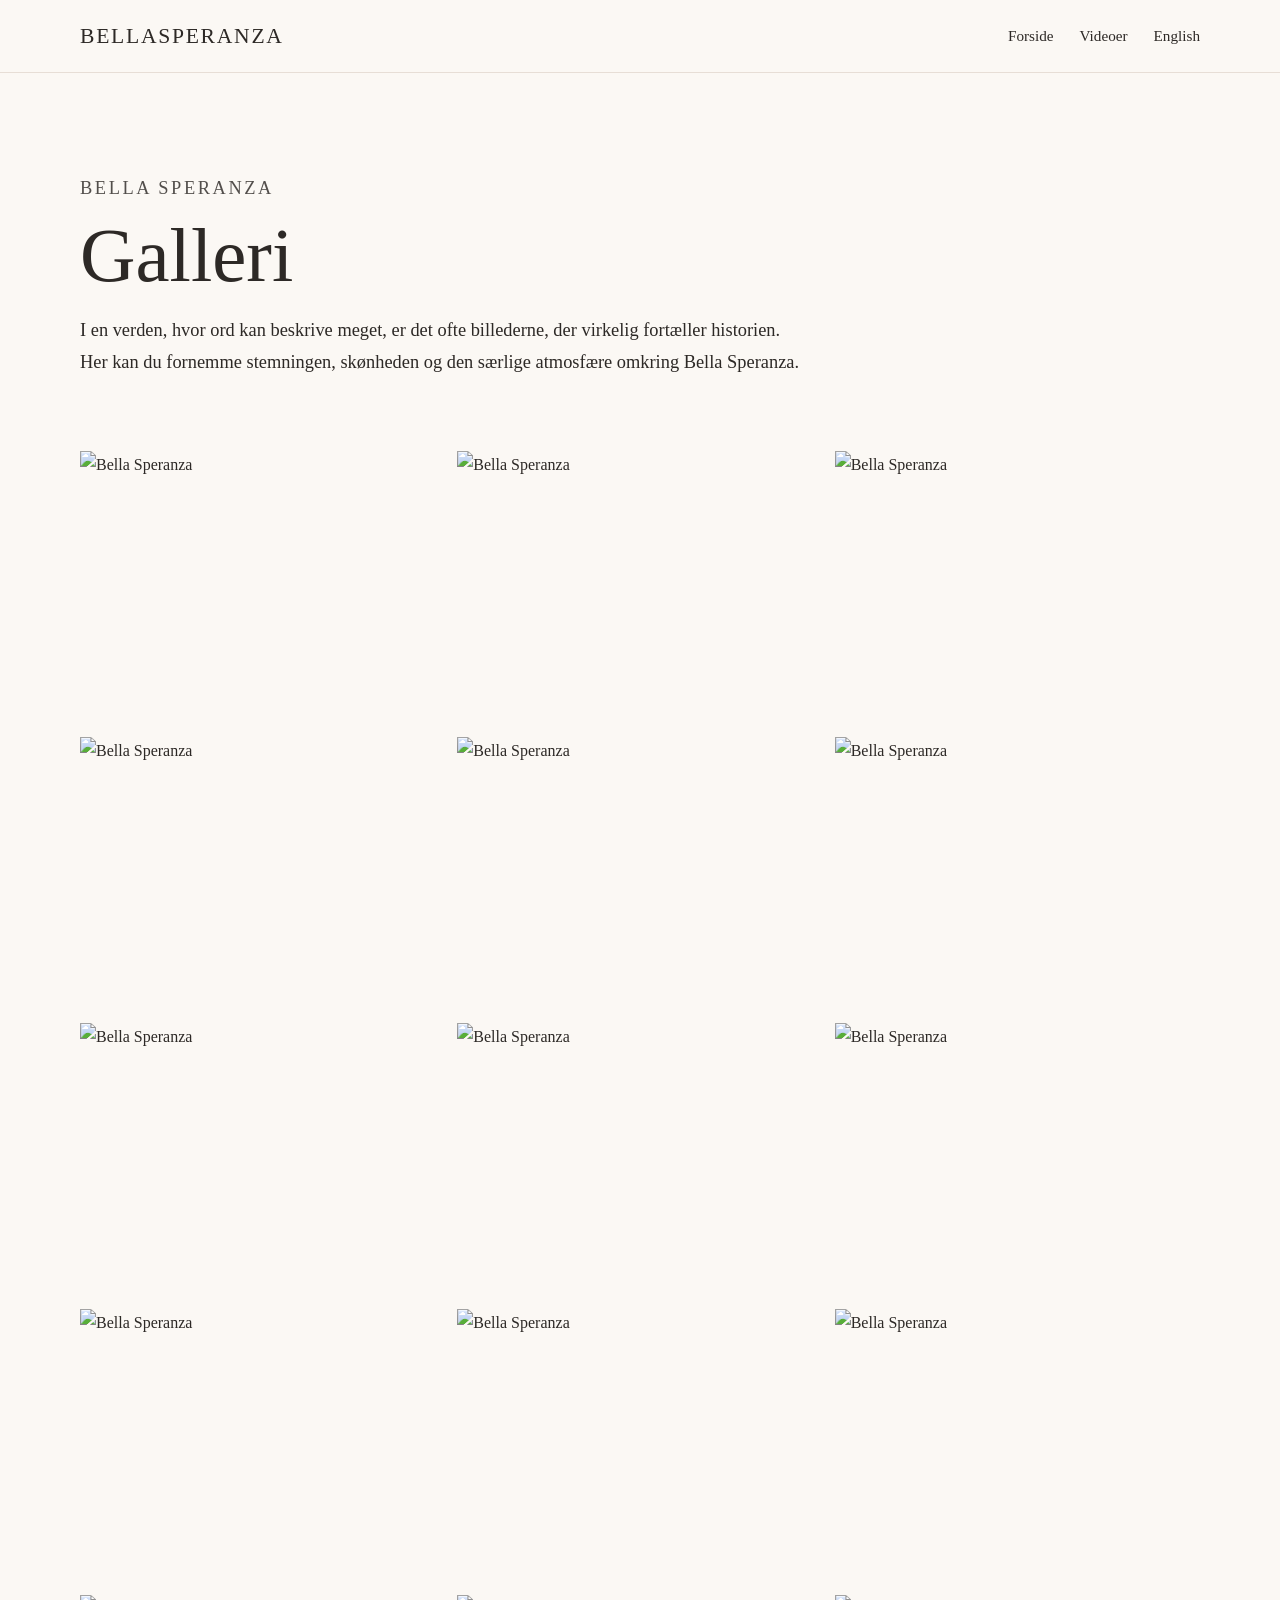
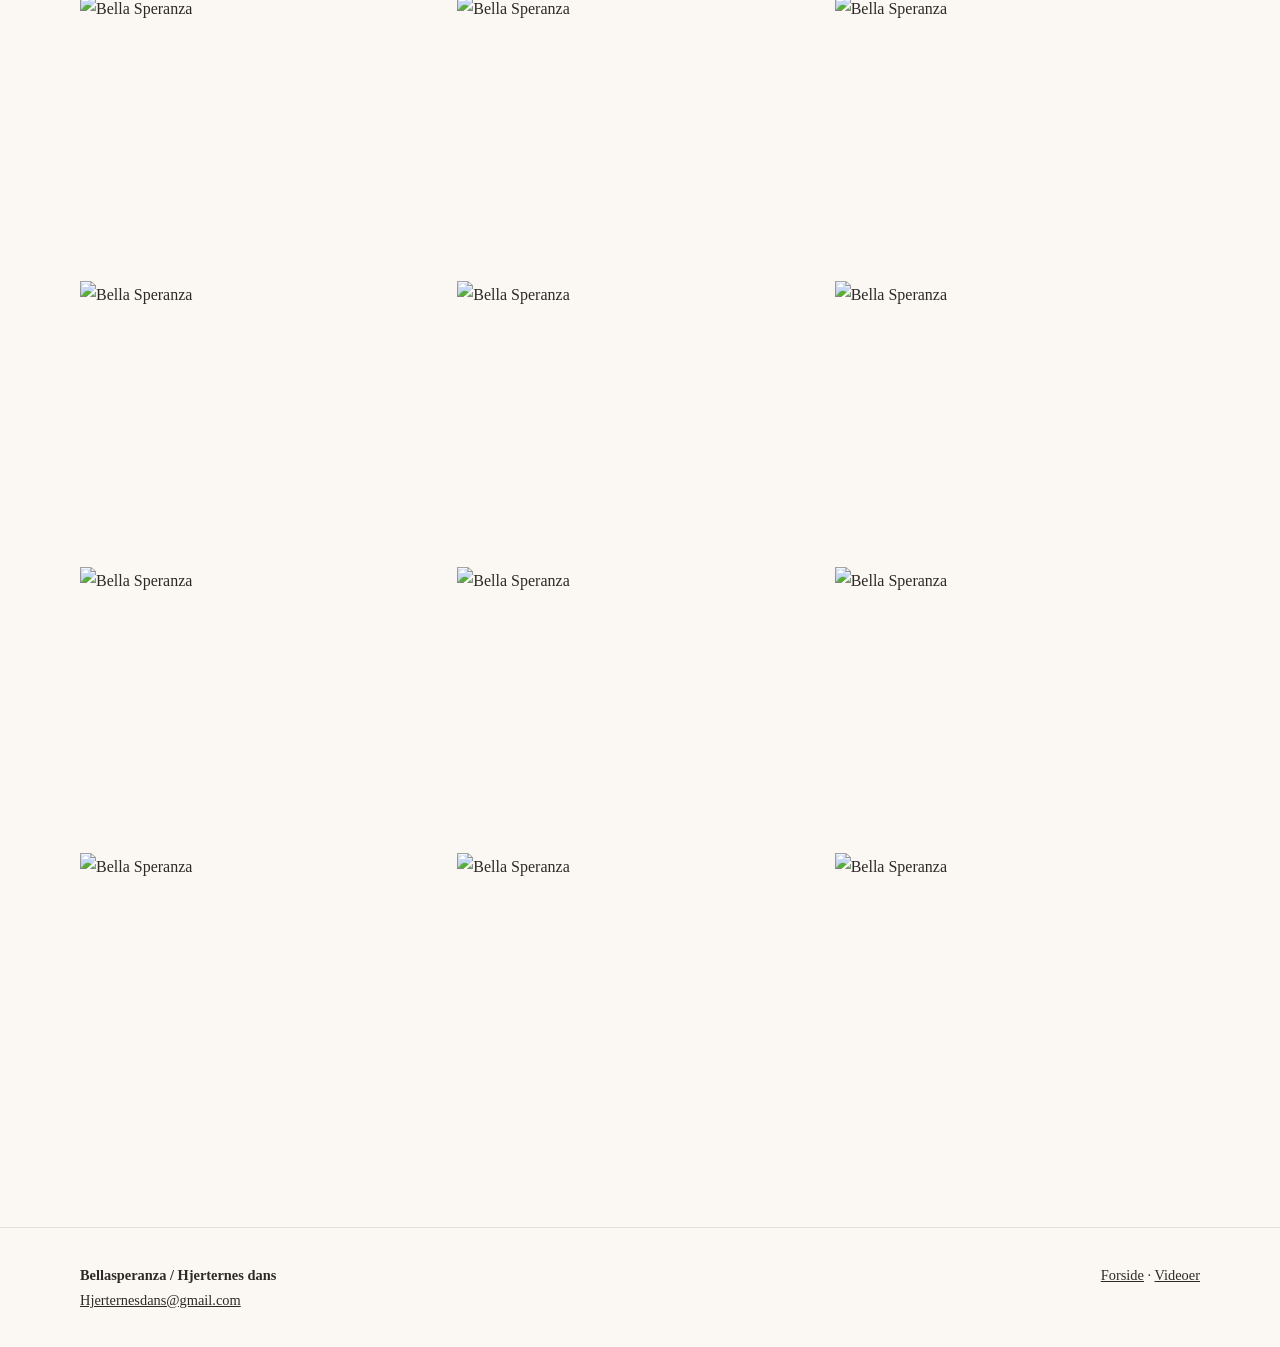
==== galleri.html @ 609e4486 "Add gallery page" ====
<!doctype html><html lang="da"><head><meta charset="utf-8"><meta name="viewport" content="width=device-width,initial-scale=1"><title>Galleri – Hjerternes Dans</title><meta name="description" content="Billeder fra Bella Speranza og Hjerternes Dans."><link rel="stylesheet" href="styles.css"></head><body><header class="site-header"><div class="container nav-wrap"><a class="brand" href="index.html">Bellasperanza</a><nav><a href="index.html">Forside</a><a href="videoer.html">Videoer</a><a href="home.html">English</a></nav></div></header><main><section class="page-head container"><p class="eyebrow">Bella Speranza</p><h1>Galleri</h1><p>I en verden, hvor ord kan beskrive meget, er det ofte billederne, der virkelig fortæller historien. Her kan du fornemme stemningen, skønheden og den særlige atmosfære omkring Bella Speranza.</p></section><section class="gallery container"><img src="https://images.squarespace-cdn.com/content/v1/672fbc912e011b2bdcdd882b/58f9f743-da4f-4315-a9e2-aada4832bdd8/BS_fi036.JPG" alt="Bella Speranza"><img src="https://images.squarespace-cdn.com/content/v1/672fbc912e011b2bdcdd882b/58f9f743-da4f-4315-a9e2-aada4832bdd8/BS_fi001.JPG" alt="Bella Speranza"><img src="https://images.squarespace-cdn.com/content/v1/672fbc912e011b2bdcdd882b/58f9f743-da4f-4315-a9e2-aada4832bdd8/BS_fi004.JPG" alt="Bella Speranza"><img src="https://images.squarespace-cdn.com/content/v1/672fbc912e011b2bdcdd882b/58f9f743-da4f-4315-a9e2-aada4832bdd8/BS_fi006.JPG" alt="Bella Speranza"><img src="https://images.squarespace-cdn.com/content/v1/672fbc912e011b2bdcdd882b/58f9f743-da4f-4315-a9e2-aada4832bdd8/BS_fi007.JPG" alt="Bella Speranza"><img src="https://images.squarespace-cdn.com/content/v1/672fbc912e011b2bdcdd882b/58f9f743-da4f-4315-a9e2-aada4832bdd8/BS_fi010.JPG" alt="Bella Speranza"><img src="https://images.squarespace-cdn.com/content/v1/672fbc912e011b2bdcdd882b/58f9f743-da4f-4315-a9e2-aada4832bdd8/BS_fi012.JPG" alt="Bella Speranza"><img src="https://images.squarespace-cdn.com/content/v1/672fbc912e011b2bdcdd882b/58f9f743-da4f-4315-a9e2-aada4832bdd8/BS_fi013.JPG" alt="Bella Speranza"><img src="https://images.squarespace-cdn.com/content/v1/672fbc912e011b2bdcdd882b/58f9f743-da4f-4315-a9e2-aada4832bdd8/BS_fi018.JPG" alt="Bella Speranza"><img src="https://images.squarespace-cdn.com/content/v1/672fbc912e011b2bdcdd882b/58f9f743-da4f-4315-a9e2-aada4832bdd8/BS_fi020.JPG" alt="Bella Speranza"><img src="https://images.squarespace-cdn.com/content/v1/672fbc912e011b2bdcdd882b/58f9f743-da4f-4315-a9e2-aada4832bdd8/BS_fi021.JPG" alt="Bella Speranza"><img src="https://images.squarespace-cdn.com/content/v1/672fbc912e011b2bdcdd882b/58f9f743-da4f-4315-a9e2-aada4832bdd8/BS_fi023.JPG" alt="Bella Speranza"><img src="https://images.squarespace-cdn.com/content/v1/672fbc912e011b2bdcdd882b/58f9f743-da4f-4315-a9e2-aada4832bdd8/BS_fi025.JPG" alt="Bella Speranza"><img src="https://images.squarespace-cdn.com/content/v1/672fbc912e011b2bdcdd882b/58f9f743-da4f-4315-a9e2-aada4832bdd8/BS_fi026.JPG" alt="Bella Speranza"><img src="https://images.squarespace-cdn.com/content/v1/672fbc912e011b2bdcdd882b/58f9f743-da4f-4315-a9e2-aada4832bdd8/BS_fi028.JPG" alt="Bella Speranza"><img src="https://images.squarespace-cdn.com/content/v1/672fbc912e011b2bdcdd882b/58f9f743-da4f-4315-a9e2-aada4832bdd8/BS_fi033.JPG" alt="Bella Speranza"><img src="https://images.squarespace-cdn.com/content/v1/672fbc912e011b2bdcdd882b/58f9f743-da4f-4315-a9e2-aada4832bdd8/BS_fi034.JPG" alt="Bella Speranza"><img src="https://images.squarespace-cdn.com/content/v1/672fbc912e011b2bdcdd882b/58f9f743-da4f-4315-a9e2-aada4832bdd8/BS_fi043.JPG" alt="Bella Speranza"><img src="https://images.squarespace-cdn.com/content/v1/672fbc912e011b2bdcdd882b/58f9f743-da4f-4315-a9e2-aada4832bdd8/BS_fi044.JPG" alt="Bella Speranza"><img src="https://images.squarespace-cdn.com/content/v1/672fbc912e011b2bdcdd882b/58f9f743-da4f-4315-a9e2-aada4832bdd8/BS_fi051.JPG" alt="Bella Speranza"><img src="https://images.squarespace-cdn.com/content/v1/672fbc912e011b2bdcdd882b/58f9f743-da4f-4315-a9e2-aada4832bdd8/BS_fi052.JPG" alt="Bella Speranza"><img src="https://images.squarespace-cdn.com/content/v1/672fbc912e011b2bdcdd882b/58f9f743-da4f-4315-a9e2-aada4832bdd8/BS_fi054.JPG" alt="Bella Speranza"><img src="https://images.squarespace-cdn.com/content/v1/672fbc912e011b2bdcdd882b/58f9f743-da4f-4315-a9e2-aada4832bdd8/BS_fi063.JPG" alt="Bella Speranza"><img src="https://images.squarespace-cdn.com/content/v1/672fbc912e011b2bdcdd882b/58f9f743-da4f-4315-a9e2-aada4832bdd8/Bella_Speranza_003.JPG" alt="Bella Speranza"></section></main><footer class="site-footer"><div class="container footer-grid"><div><strong>Bellasperanza / Hjerternes dans</strong><br><a href="mailto:Hjerternesdans@gmail.com">Hjerternesdans@gmail.com</a></div><div><a href="index.html">Forside</a> · <a href="videoer.html">Videoer</a></div></div></footer></body></html>
---- styles.css ----
:root{--ink:#2d2926;--muted:#6d655f;--paper:#fbf8f4;--accent:#8c5f58;--line:#e7ded6;--white:#fff}*{box-sizing:border-box}html{scroll-behavior:smooth}body{margin:0;color:var(--ink);background:var(--paper);font-family:Georgia,'Times New Roman',serif;line-height:1.7}a{color:inherit}img{max-width:100%;display:block}.container{width:min(1120px,calc(100% - 40px));margin:auto}.site-header{position:sticky;top:0;z-index:10;background:rgba(251,248,244,.95);border-bottom:1px solid var(--line);backdrop-filter:blur(10px)}.nav-wrap{min-height:72px;display:flex;align-items:center;justify-content:space-between;gap:30px}.brand{text-decoration:none;font-size:1.35rem;letter-spacing:.08em;text-transform:uppercase}.site-header nav{display:flex;gap:26px;font-size:.95rem}.site-header nav a{text-decoration:none}.site-header nav a:hover{text-decoration:underline}.hero{position:relative;min-height:76vh;display:grid;align-items:end;background:#201c1a}.hero-image{position:absolute;inset:0;opacity:.68}.hero-image img{width:100%;height:100%;object-fit:cover}.hero-content{position:relative;color:#fff;padding-top:150px;padding-bottom:90px}.eyebrow{text-transform:uppercase;letter-spacing:.14em;font-size:.78rem;margin:0 0 12px;opacity:.82}.hero h1{font-size:clamp(2.6rem,6vw,5.5rem);line-height:1.03;font-weight:400;max-width:850px;margin:0 0 24px}.lead{font-size:clamp(1.1rem,2vw,1.35rem);max-width:700px}.actions{display:flex;flex-wrap:wrap;gap:12px;margin-top:30px}.button{display:inline-block;padding:13px 21px;background:#fff;color:var(--ink);text-decoration:none;border:1px solid #fff}.button.secondary{background:transparent;color:#fff}.intro{display:grid;grid-template-columns:1.1fr .9fr;gap:70px;padding-top:110px;padding-bottom:110px}.intro h2,.inspiration h2{font-size:clamp(2rem,4vw,3.4rem);font-weight:400;line-height:1.15;margin:0 0 25px}.intro p{font-size:1.08rem}.feature-photo img{width:100%;height:560px;object-fit:cover}.inspiration{padding:100px 0;background:#eee5de}.section-lead{max-width:780px;font-size:1.15rem}.cards{display:grid;grid-template-columns:repeat(3,1fr);gap:18px;margin-top:45px}.card{background:var(--white);padding:30px;text-decoration:none;border:1px solid var(--line);transition:transform .2s ease}.card:hover{transform:translateY(-3px)}.card span{font-size:.8rem;color:var(--accent)}.card h3{font-size:1.55rem;font-weight:400;margin:35px 0 8px}.quote{padding:100px 0;text-align:center}.quote blockquote{font-size:clamp(1.5rem,3vw,2.4rem);line-height:1.35;margin:0 auto 30px;max-width:900px}.site-footer{border-top:1px solid var(--line);padding:35px 0}.footer-grid{display:flex;justify-content:space-between;gap:20px;font-size:.9rem}.page-head{padding:100px 0 55px}.page-head h1{font-size:clamp(2.6rem,6vw,5rem);font-weight:400;line-height:1.05;margin:0 0 18px}.page-head p{max-width:720px;font-size:1.15rem}.gallery{display:grid;grid-template-columns:repeat(3,1fr);gap:12px;padding-bottom:100px}.gallery img{width:100%;aspect-ratio:4/3;object-fit:cover}.video-list{display:grid;grid-template-columns:repeat(2,1fr);gap:16px;padding-bottom:100px}.video-item{padding:25px;background:#fff;border:1px solid var(--line)}.video-item h2{font-size:1.25rem;font-weight:400;margin:0}.video-item iframe{width:100%;aspect-ratio:16/9;border:0;margin-top:18px}.music-list{columns:2;padding-bottom:100px}.music-list li{margin:8px 0}@media(max-width:800px){.intro{grid-template-columns:1fr;gap:35px;padding-top:70px;padding-bottom:70px}.feature-photo img{height:auto}.cards,.gallery,.video-list{grid-template-columns:1fr}.music-list{columns:1}.footer-grid{flex-direction:column}.site-header nav{gap:13px}.hero-content{padding-bottom:55px}.hero{min-height:80vh}}
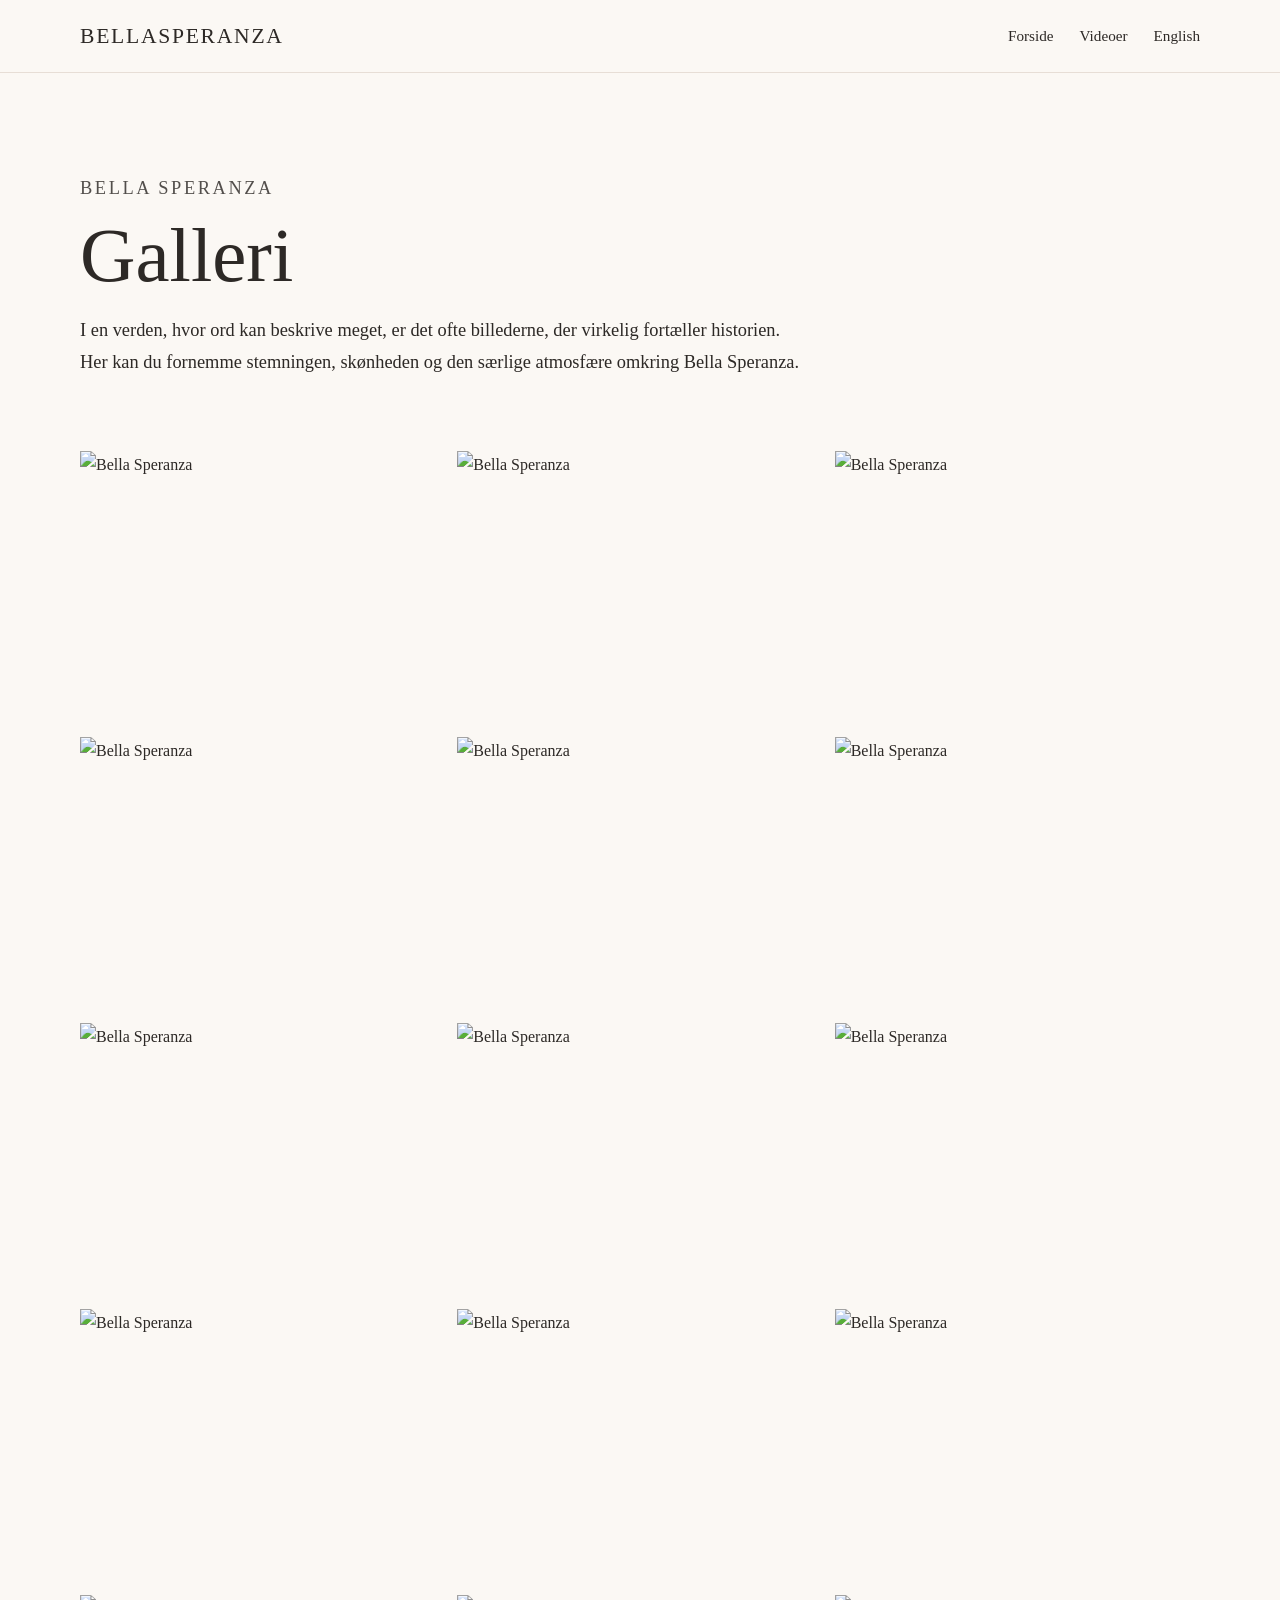
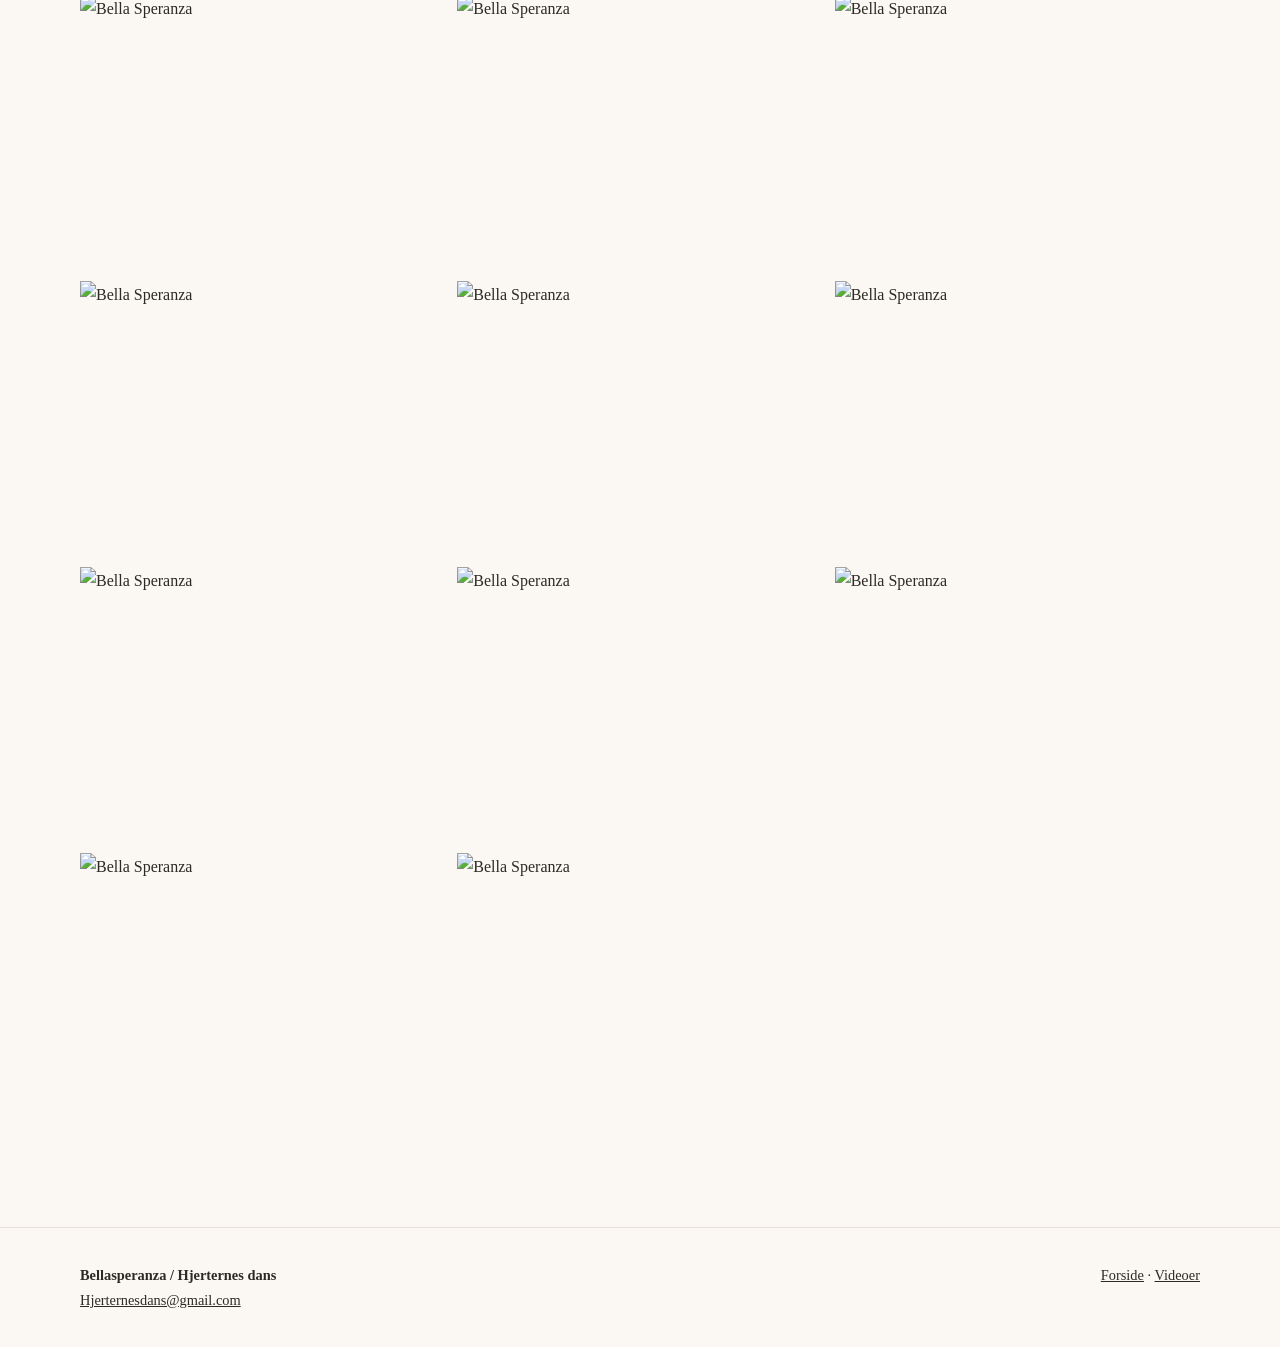
==== commit 0b563936: "Use verified Squarespace image URLs in gallery" ====
--- a/galleri.html
+++ b/galleri.html
@@ -1 +1 @@
-<!doctype html><html lang="da"><head><meta charset="utf-8"><meta name="viewport" content="width=device-width,initial-scale=1"><title>Galleri – Hjerternes Dans</title><meta name="description" content="Billeder fra Bella Speranza og Hjerternes Dans."><link rel="stylesheet" href="styles.css"></head><body><header class="site-header"><div class="container nav-wrap"><a class="brand" href="index.html">Bellasperanza</a><nav><a href="index.html">Forside</a><a href="videoer.html">Videoer</a><a href="home.html">English</a></nav></div></header><main><section class="page-head container"><p class="eyebrow">Bella Speranza</p><h1>Galleri</h1><p>I en verden, hvor ord kan beskrive meget, er det ofte billederne, der virkelig fortæller historien. Her kan du fornemme stemningen, skønheden og den særlige atmosfære omkring Bella Speranza.</p></section><section class="gallery container"><img src="https://images.squarespace-cdn.com/content/v1/672fbc912e011b2bdcdd882b/58f9f743-da4f-4315-a9e2-aada4832bdd8/BS_fi036.JPG" alt="Bella Speranza"><img src="https://images.squarespace-cdn.com/content/v1/672fbc912e011b2bdcdd882b/58f9f743-da4f-4315-a9e2-aada4832bdd8/BS_fi001.JPG" alt="Bella Speranza"><img src="https://images.squarespace-cdn.com/content/v1/672fbc912e011b2bdcdd882b/58f9f743-da4f-4315-a9e2-aada4832bdd8/BS_fi004.JPG" alt="Bella Speranza"><img src="https://images.squarespace-cdn.com/content/v1/672fbc912e011b2bdcdd882b/58f9f743-da4f-4315-a9e2-aada4832bdd8/BS_fi006.JPG" alt="Bella Speranza"><img src="https://images.squarespace-cdn.com/content/v1/672fbc912e011b2bdcdd882b/58f9f743-da4f-4315-a9e2-aada4832bdd8/BS_fi007.JPG" alt="Bella Speranza"><img src="https://images.squarespace-cdn.com/content/v1/672fbc912e011b2bdcdd882b/58f9f743-da4f-4315-a9e2-aada4832bdd8/BS_fi010.JPG" alt="Bella Speranza"><img src="https://images.squarespace-cdn.com/content/v1/672fbc912e011b2bdcdd882b/58f9f743-da4f-4315-a9e2-aada4832bdd8/BS_fi012.JPG" alt="Bella Speranza"><img src="https://images.squarespace-cdn.com/content/v1/672fbc912e011b2bdcdd882b/58f9f743-da4f-4315-a9e2-aada4832bdd8/BS_fi013.JPG" alt="Bella Speranza"><img src="https://images.squarespace-cdn.com/content/v1/672fbc912e011b2bdcdd882b/58f9f743-da4f-4315-a9e2-aada4832bdd8/BS_fi018.JPG" alt="Bella Speranza"><img src="https://images.squarespace-cdn.com/content/v1/672fbc912e011b2bdcdd882b/58f9f743-da4f-4315-a9e2-aada4832bdd8/BS_fi020.JPG" alt="Bella Speranza"><img src="https://images.squarespace-cdn.com/content/v1/672fbc912e011b2bdcdd882b/58f9f743-da4f-4315-a9e2-aada4832bdd8/BS_fi021.JPG" alt="Bella Speranza"><img src="https://images.squarespace-cdn.com/content/v1/672fbc912e011b2bdcdd882b/58f9f743-da4f-4315-a9e2-aada4832bdd8/BS_fi023.JPG" alt="Bella Speranza"><img src="https://images.squarespace-cdn.com/content/v1/672fbc912e011b2bdcdd882b/58f9f743-da4f-4315-a9e2-aada4832bdd8/BS_fi025.JPG" alt="Bella Speranza"><img src="https://images.squarespace-cdn.com/content/v1/672fbc912e011b2bdcdd882b/58f9f743-da4f-4315-a9e2-aada4832bdd8/BS_fi026.JPG" alt="Bella Speranza"><img src="https://images.squarespace-cdn.com/content/v1/672fbc912e011b2bdcdd882b/58f9f743-da4f-4315-a9e2-aada4832bdd8/BS_fi028.JPG" alt="Bella Speranza"><img src="https://images.squarespace-cdn.com/content/v1/672fbc912e011b2bdcdd882b/58f9f743-da4f-4315-a9e2-aada4832bdd8/BS_fi033.JPG" alt="Bella Speranza"><img src="https://images.squarespace-cdn.com/content/v1/672fbc912e011b2bdcdd882b/58f9f743-da4f-4315-a9e2-aada4832bdd8/BS_fi034.JPG" alt="Bella Speranza"><img src="https://images.squarespace-cdn.com/content/v1/672fbc912e011b2bdcdd882b/58f9f743-da4f-4315-a9e2-aada4832bdd8/BS_fi043.JPG" alt="Bella Speranza"><img src="https://images.squarespace-cdn.com/content/v1/672fbc912e011b2bdcdd882b/58f9f743-da4f-4315-a9e2-aada4832bdd8/BS_fi044.JPG" alt="Bella Speranza"><img src="https://images.squarespace-cdn.com/content/v1/672fbc912e011b2bdcdd882b/58f9f743-da4f-4315-a9e2-aada4832bdd8/BS_fi051.JPG" alt="Bella Speranza"><img src="https://images.squarespace-cdn.com/content/v1/672fbc912e011b2bdcdd882b/58f9f743-da4f-4315-a9e2-aada4832bdd8/BS_fi052.JPG" alt="Bella Speranza"><img src="https://images.squarespace-cdn.com/content/v1/672fbc912e011b2bdcdd882b/58f9f743-da4f-4315-a9e2-aada4832bdd8/BS_fi054.JPG" alt="Bella Speranza"><img src="https://images.squarespace-cdn.com/content/v1/672fbc912e011b2bdcdd882b/58f9f743-da4f-4315-a9e2-aada4832bdd8/BS_fi063.JPG" alt="Bella Speranza"><img src="https://images.squarespace-cdn.com/content/v1/672fbc912e011b2bdcdd882b/58f9f743-da4f-4315-a9e2-aada4832bdd8/Bella_Speranza_003.JPG" alt="Bella Speranza"></section></main><footer class="site-footer"><div class="container footer-grid"><div><strong>Bellasperanza / Hjerternes dans</strong><br><a href="mailto:Hjerternesdans@gmail.com">Hjerternesdans@gmail.com</a></div><div><a href="index.html">Forside</a> · <a href="videoer.html">Videoer</a></div></div></footer></body></html>+<!doctype html><html lang="da"><head><meta charset="utf-8"><meta name="viewport" content="width=device-width,initial-scale=1"><title>Galleri – Hjerternes Dans</title><meta name="description" content="Billeder fra Bella Speranza og Hjerternes Dans."><link rel="stylesheet" href="styles.css"></head><body><header class="site-header"><div class="container nav-wrap"><a class="brand" href="index.html">Bellasperanza</a><nav><a href="index.html">Forside</a><a href="videoer.html">Videoer</a><a href="home.html">English</a></nav></div></header><main><section class="page-head container"><p class="eyebrow">Bella Speranza</p><h1>Galleri</h1><p>I en verden, hvor ord kan beskrive meget, er det ofte billederne, der virkelig fortæller historien. Her kan du fornemme stemningen, skønheden og den særlige atmosfære omkring Bella Speranza.</p></section><section class="gallery container"><img src="https://images.squarespace-cdn.com/content/v1/672fbc912e011b2bdcdd882b/1734444474058-V6K83L53WDYITD0BLFDS/BS_fi001.JPG" alt="Bella Speranza"><img src="https://images.squarespace-cdn.com/content/v1/672fbc912e011b2bdcdd882b/1734444463935-8P3J45W2WQFP5O4EQR7K/BS_fi004.JPG" alt="Bella Speranza"><img src="https://images.squarespace-cdn.com/content/v1/672fbc912e011b2bdcdd882b/1734444472865-H5YQK3NRRN7J149XOM5K/BS_fi006.JPG" alt="Bella Speranza"><img src="https://images.squarespace-cdn.com/content/v1/672fbc912e011b2bdcdd882b/1734444485812-WCP9DULHKNC1JN8BZ357/BS_fi007.JPG" alt="Bella Speranza"><img src="https://images.squarespace-cdn.com/content/v1/672fbc912e011b2bdcdd882b/1734444478514-M26UQNV5V7PJP5AUN264/BS_fi010.JPG" alt="Bella Speranza"><img src="https://images.squarespace-cdn.com/content/v1/672fbc912e011b2bdcdd882b/1734444486366-JCQEOMQ1HNRMM5PZDYXY/BS_fi012.JPG" alt="Bella Speranza"><img src="https://images.squarespace-cdn.com/content/v1/672fbc912e011b2bdcdd882b/1734444494586-ZWIPIYBM99P9MAT3DNH4/BS_fi013.JPG" alt="Bella Speranza"><img src="https://images.squarespace-cdn.com/content/v1/672fbc912e011b2bdcdd882b/1734444497350-M075VMTCJVYK23V9QILL/BS_fi018.JPG" alt="Bella Speranza"><img src="https://images.squarespace-cdn.com/content/v1/672fbc912e011b2bdcdd882b/1734444502394-4RP1ABTWJBH0W2IY2ID4/BS_fi020.JPG" alt="Bella Speranza"><img src="https://images.squarespace-cdn.com/content/v1/672fbc912e011b2bdcdd882b/1734444507667-DOV239TTJRUSRD4XBJRY/BS_fi021.JPG" alt="Bella Speranza"><img src="https://images.squarespace-cdn.com/content/v1/672fbc912e011b2bdcdd882b/1734444509253-9IAHQEFKGJ2XJVPFA237/BS_fi023.JPG" alt="Bella Speranza"><img src="https://images.squarespace-cdn.com/content/v1/672fbc912e011b2bdcdd882b/1734444521582-0TCYLFI46Y0ZQ7R49R74/BS_fi025.JPG" alt="Bella Speranza"><img src="https://images.squarespace-cdn.com/content/v1/672fbc912e011b2bdcdd882b/1734444520157-NL2G7MQH44CQ70WTS47T/BS_fi026.JPG" alt="Bella Speranza"><img src="https://images.squarespace-cdn.com/content/v1/672fbc912e011b2bdcdd882b/1734444536387-E8G1AS0KONKO5BLNVFIU/BS_fi028.JPG" alt="Bella Speranza"><img src="https://images.squarespace-cdn.com/content/v1/672fbc912e011b2bdcdd882b/1734444535243-47F2K9UWQ8HDZ7I5M3QE/BS_fi033.JPG" alt="Bella Speranza"><img src="https://images.squarespace-cdn.com/content/v1/672fbc912e011b2bdcdd882b/1734444543541-JIE4K629LVCR8TDCO2UL/BS_fi034.JPG" alt="Bella Speranza"><img src="https://images.squarespace-cdn.com/content/v1/672fbc912e011b2bdcdd882b/1734444544924-12U5H9EWKA8F5C83W0AB/BS_fi036.JPG" alt="Bella Speranza"><img src="https://images.squarespace-cdn.com/content/v1/672fbc912e011b2bdcdd882b/1734444556627-KXKOA5PN7JQ45MLCQED5/BS_fi043.JPG" alt="Bella Speranza"><img src="https://images.squarespace-cdn.com/content/v1/672fbc912e011b2bdcdd882b/1734444556300-QVTSXDD5JY4SHLD0A3OB/BS_fi044.JPG" alt="Bella Speranza"><img src="https://images.squarespace-cdn.com/content/v1/672fbc912e011b2bdcdd882b/1734444565654-XFQTH72C94QN7KU882B0/BS_fi051.JPG" alt="Bella Speranza"><img src="https://images.squarespace-cdn.com/content/v1/672fbc912e011b2bdcdd882b/1734444571543-HW8VCUIOLZOAFJNCGKH8/BS_fi052.JPG" alt="Bella Speranza"><img src="https://images.squarespace-cdn.com/content/v1/672fbc912e011b2bdcdd882b/1734444583629-Q6M00WIC1XM2R3SDHVJC/BS_fi054.JPG" alt="Bella Speranza"><img src="https://images.squarespace-cdn.com/content/v1/672fbc912e011b2bdcdd882b/1734444578921-5M3Z9B8EXOQY3ND5DERD/BS_fi063.JPG" alt="Bella Speranza"></section></main><footer class="site-footer"><div class="container footer-grid"><div><strong>Bellasperanza / Hjerternes dans</strong><br><a href="mailto:Hjerternesdans@gmail.com">Hjerternesdans@gmail.com</a></div><div><a href="index.html">Forside</a> · <a href="videoer.html">Videoer</a></div></div></footer></body></html>
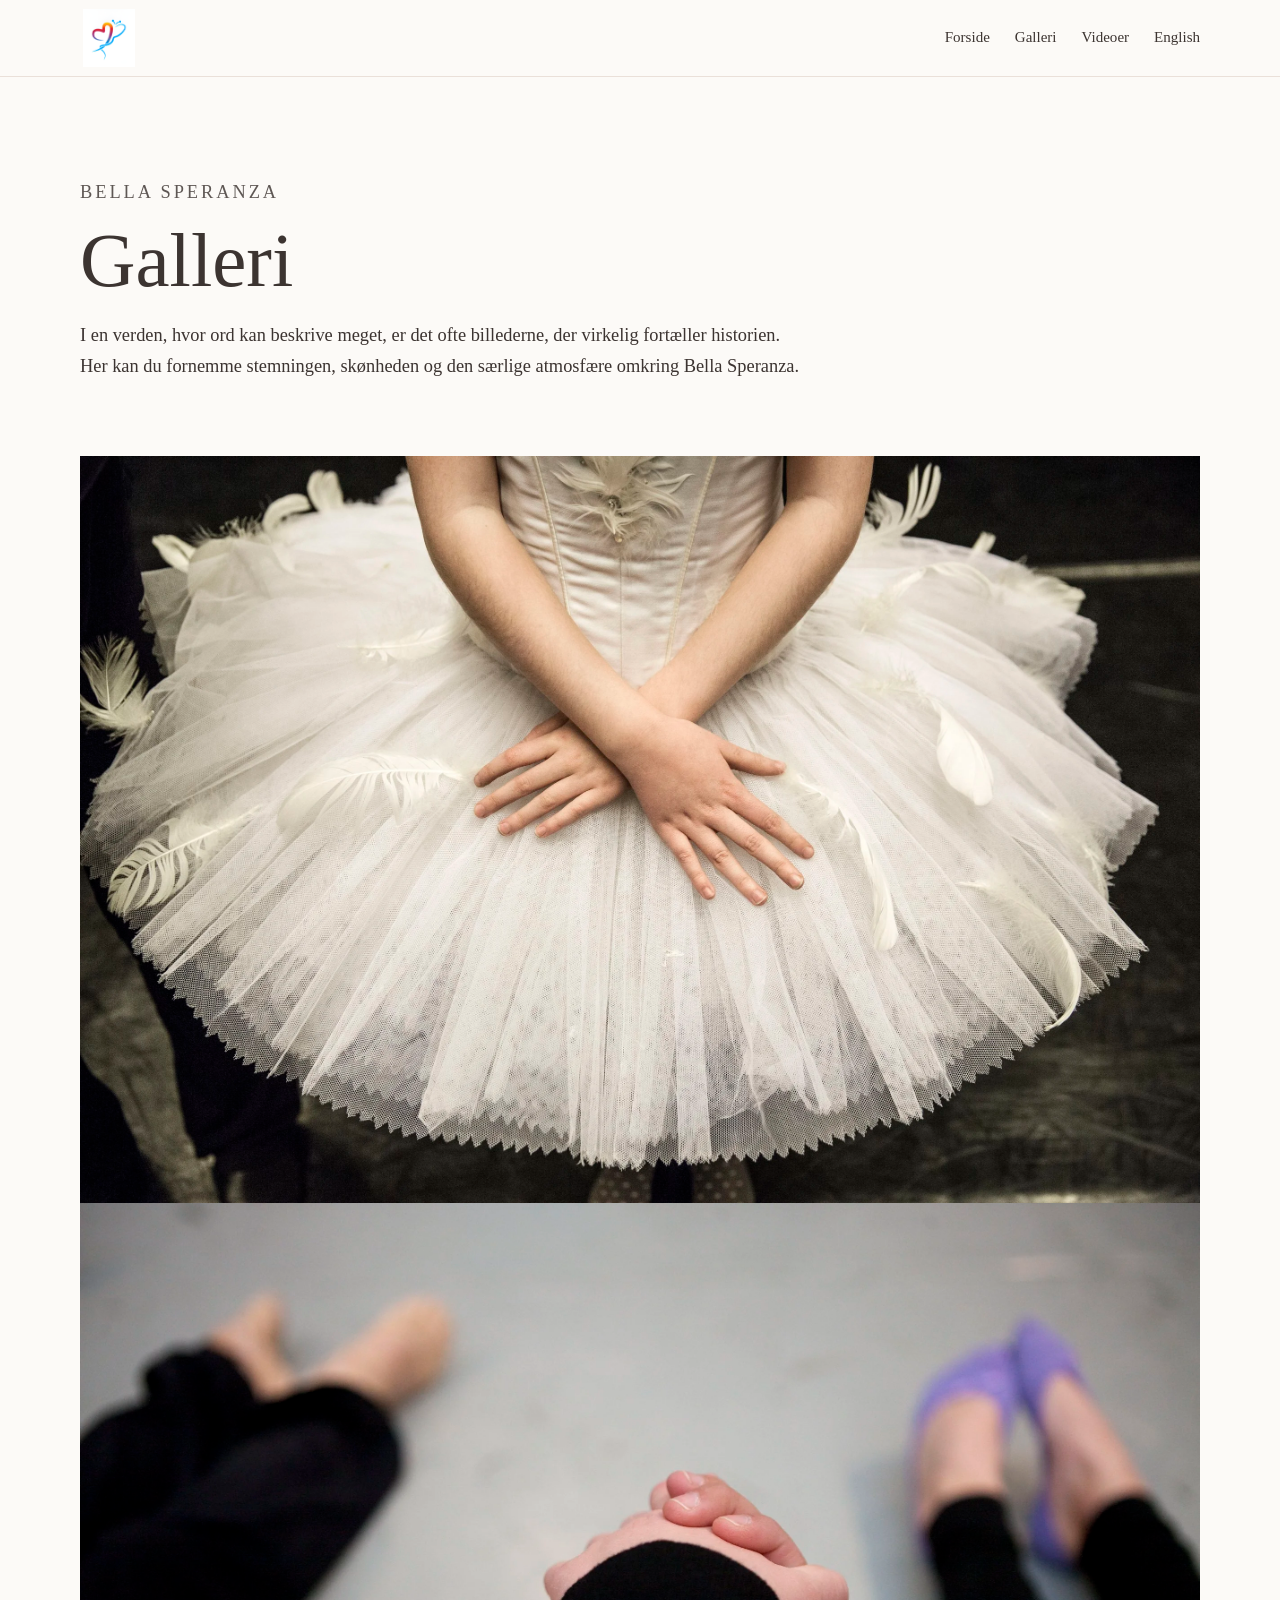
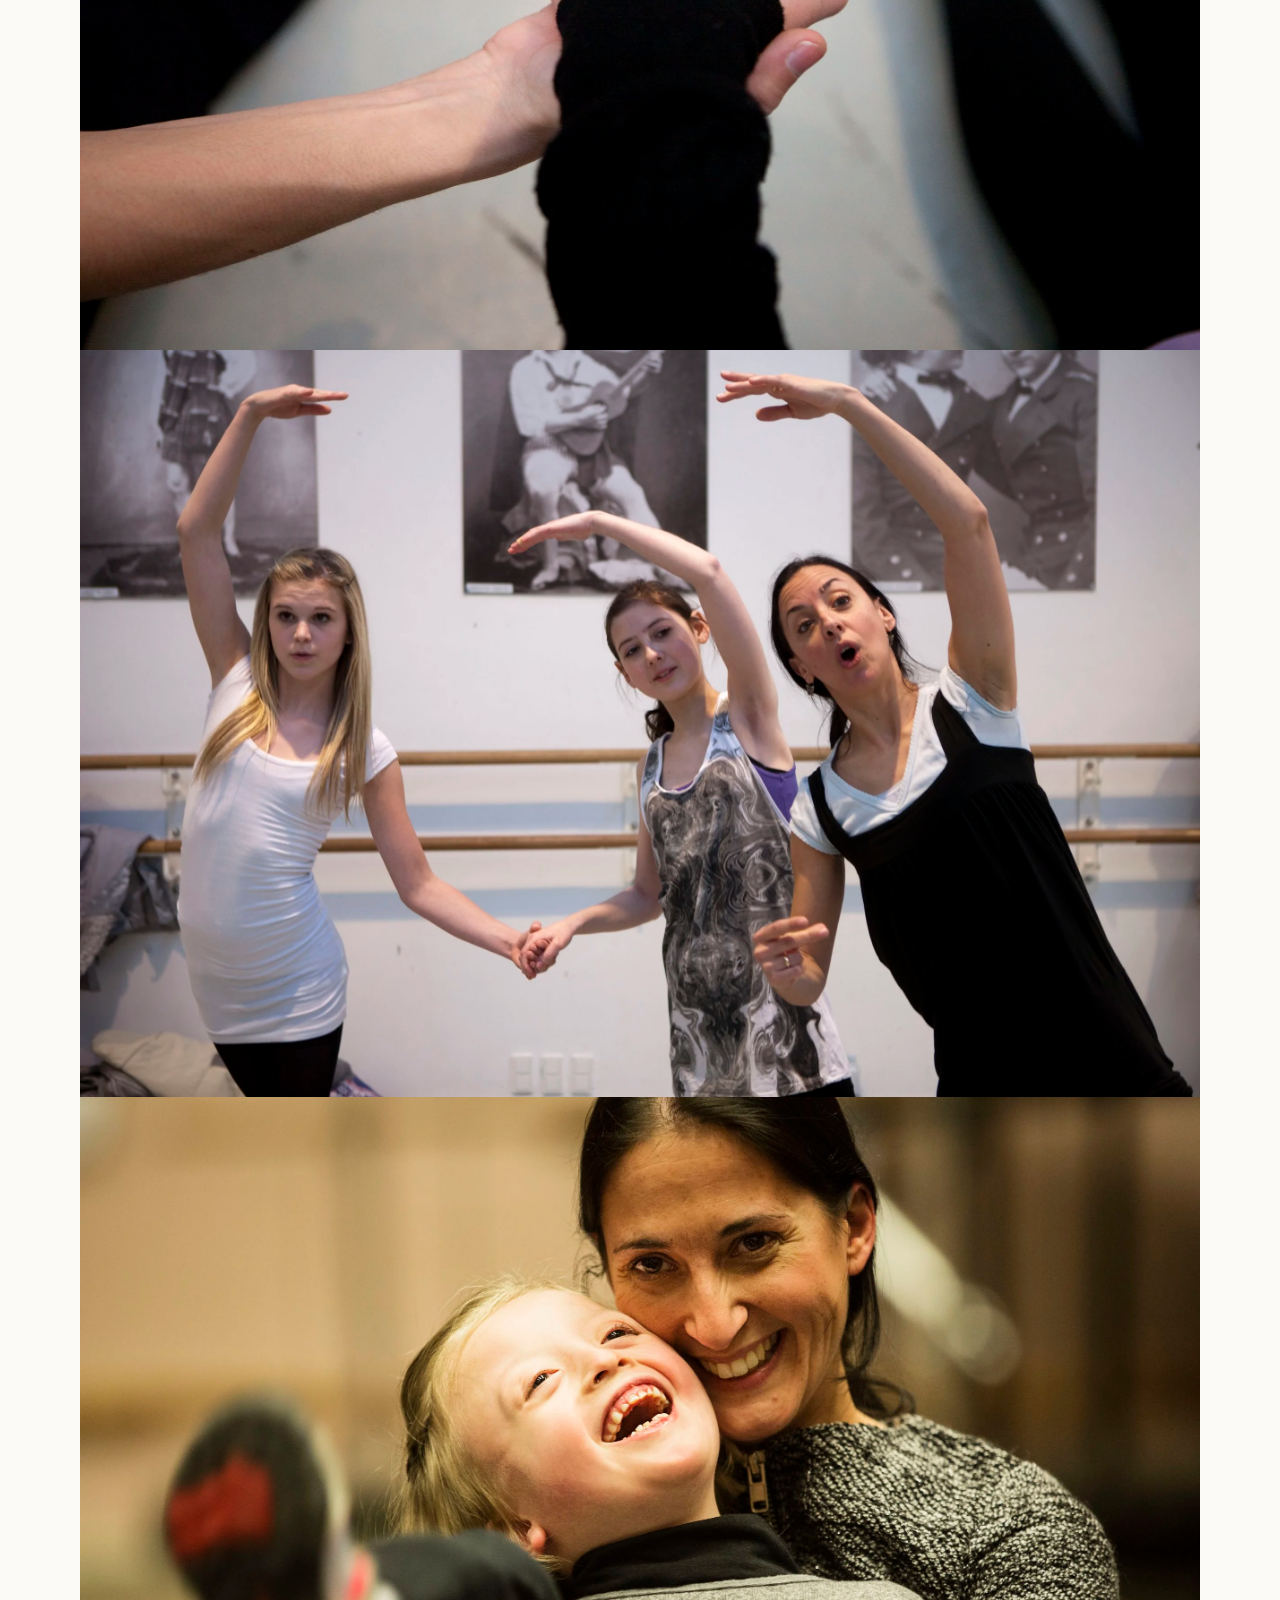
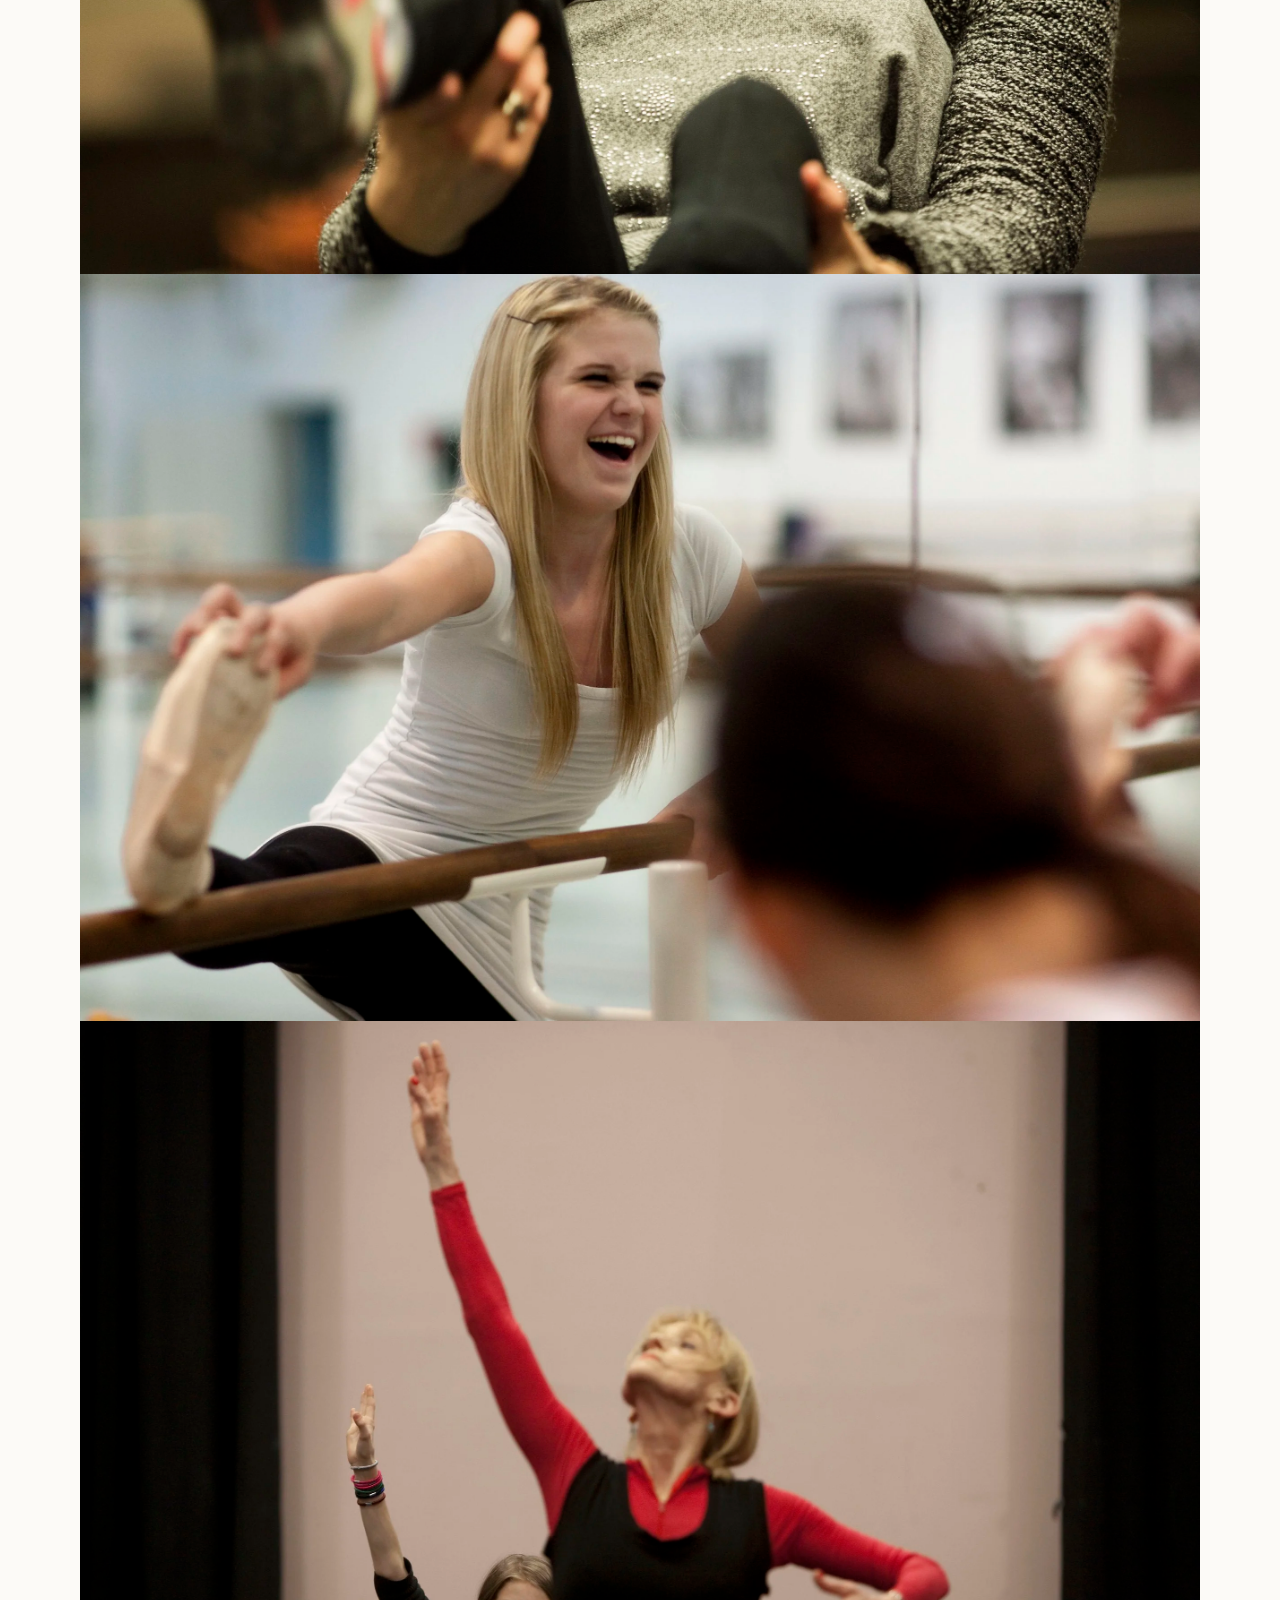
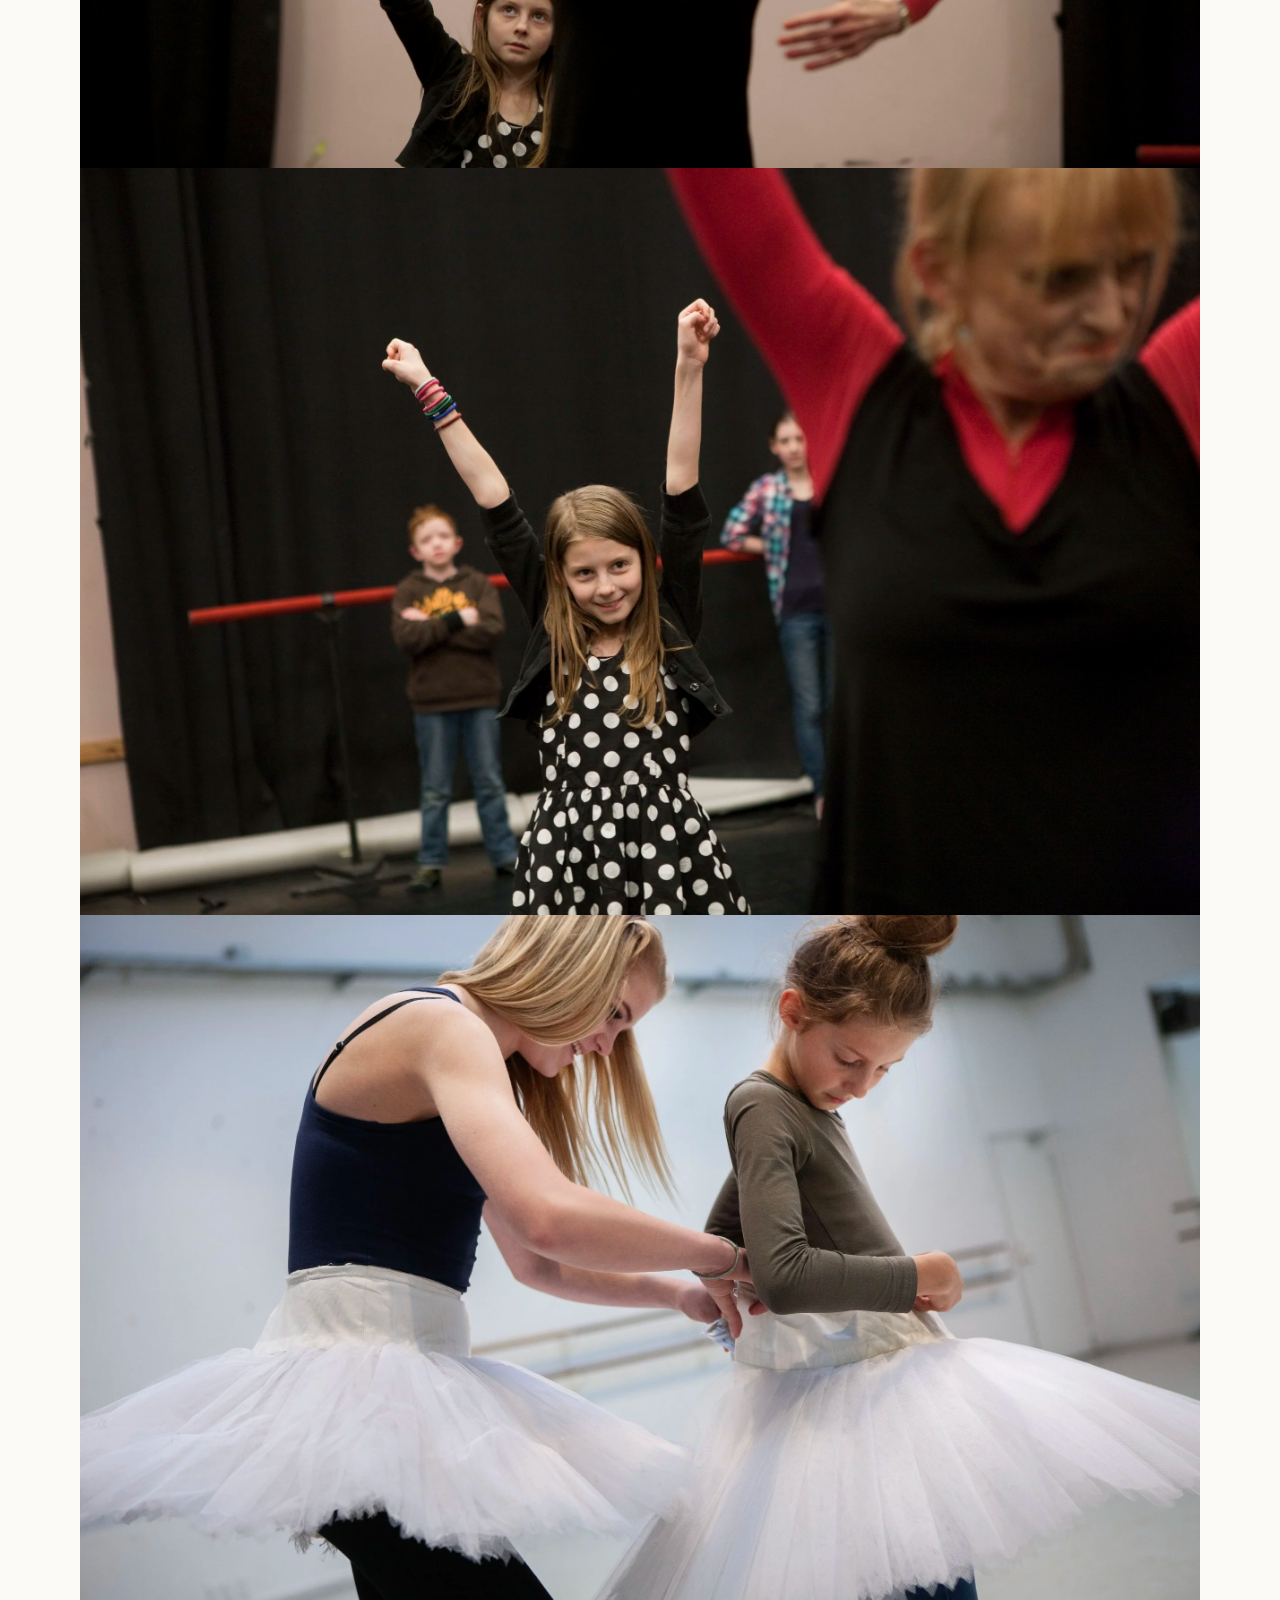
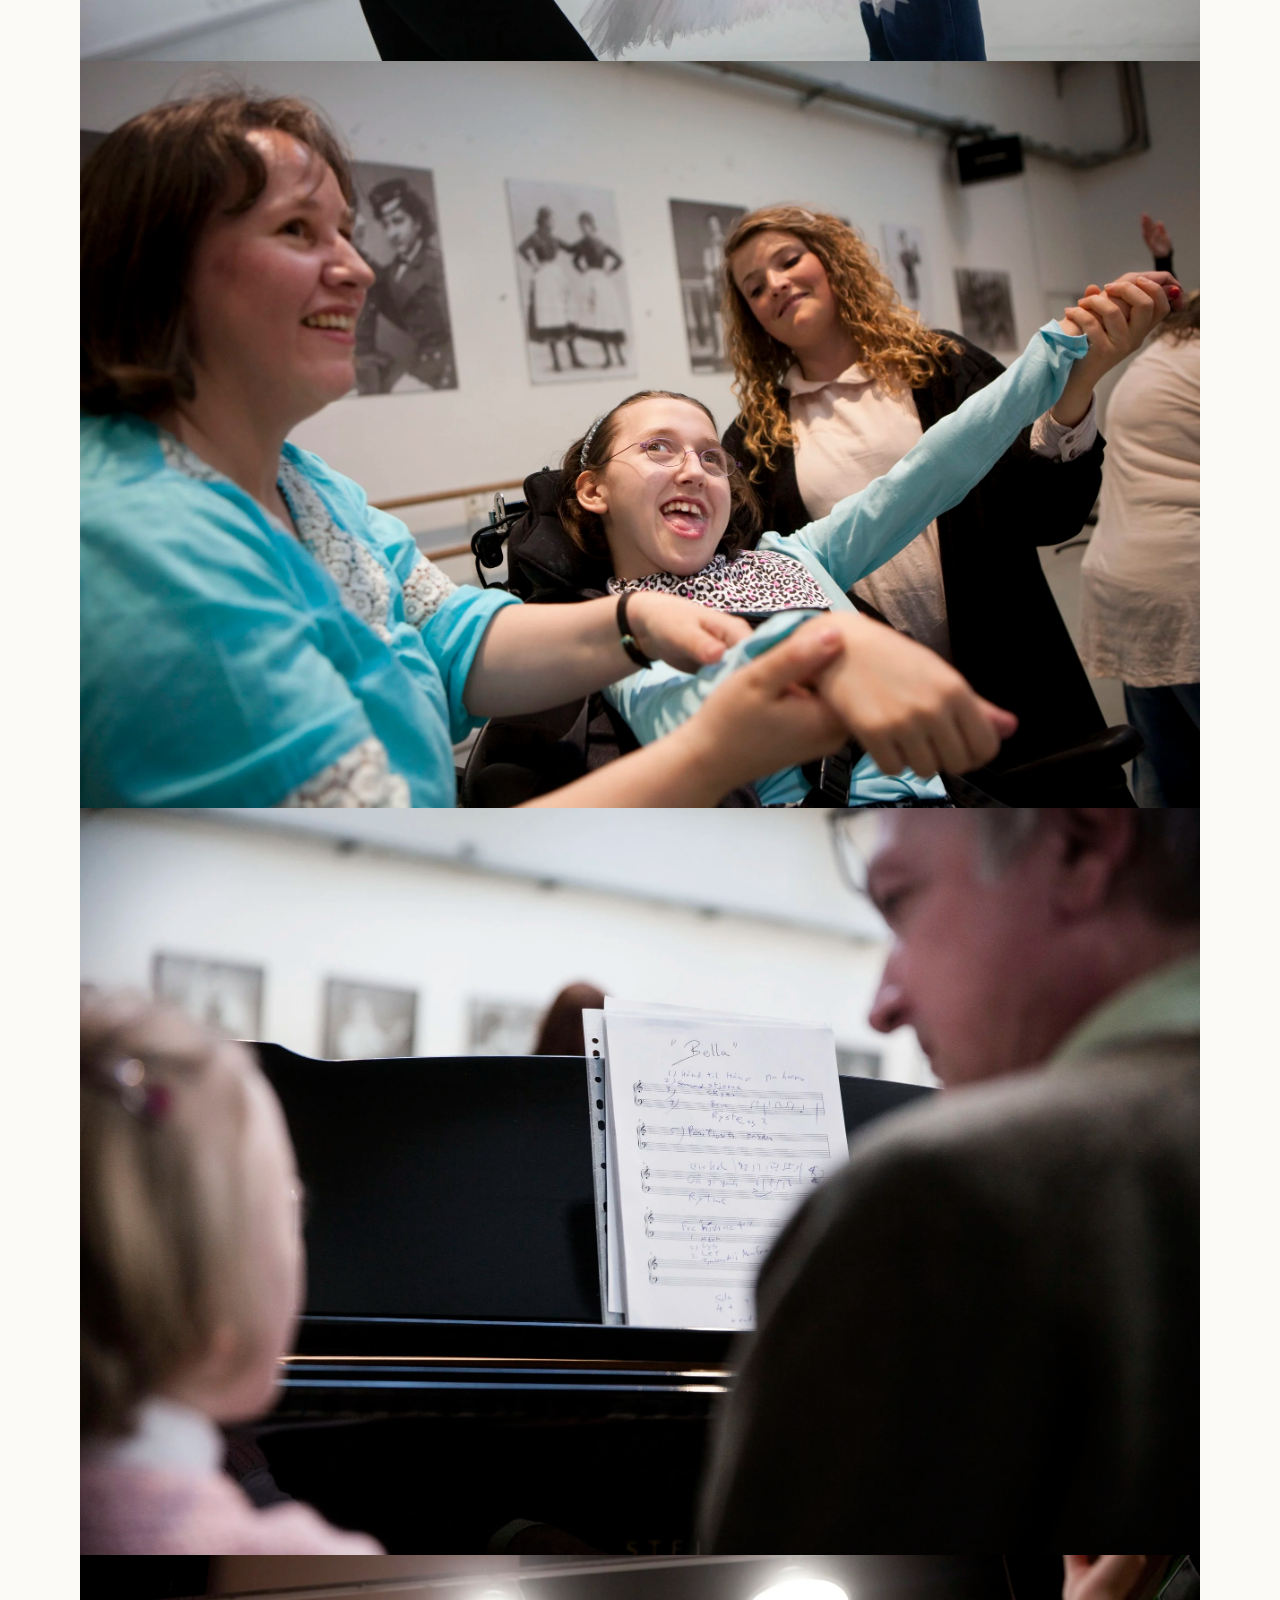
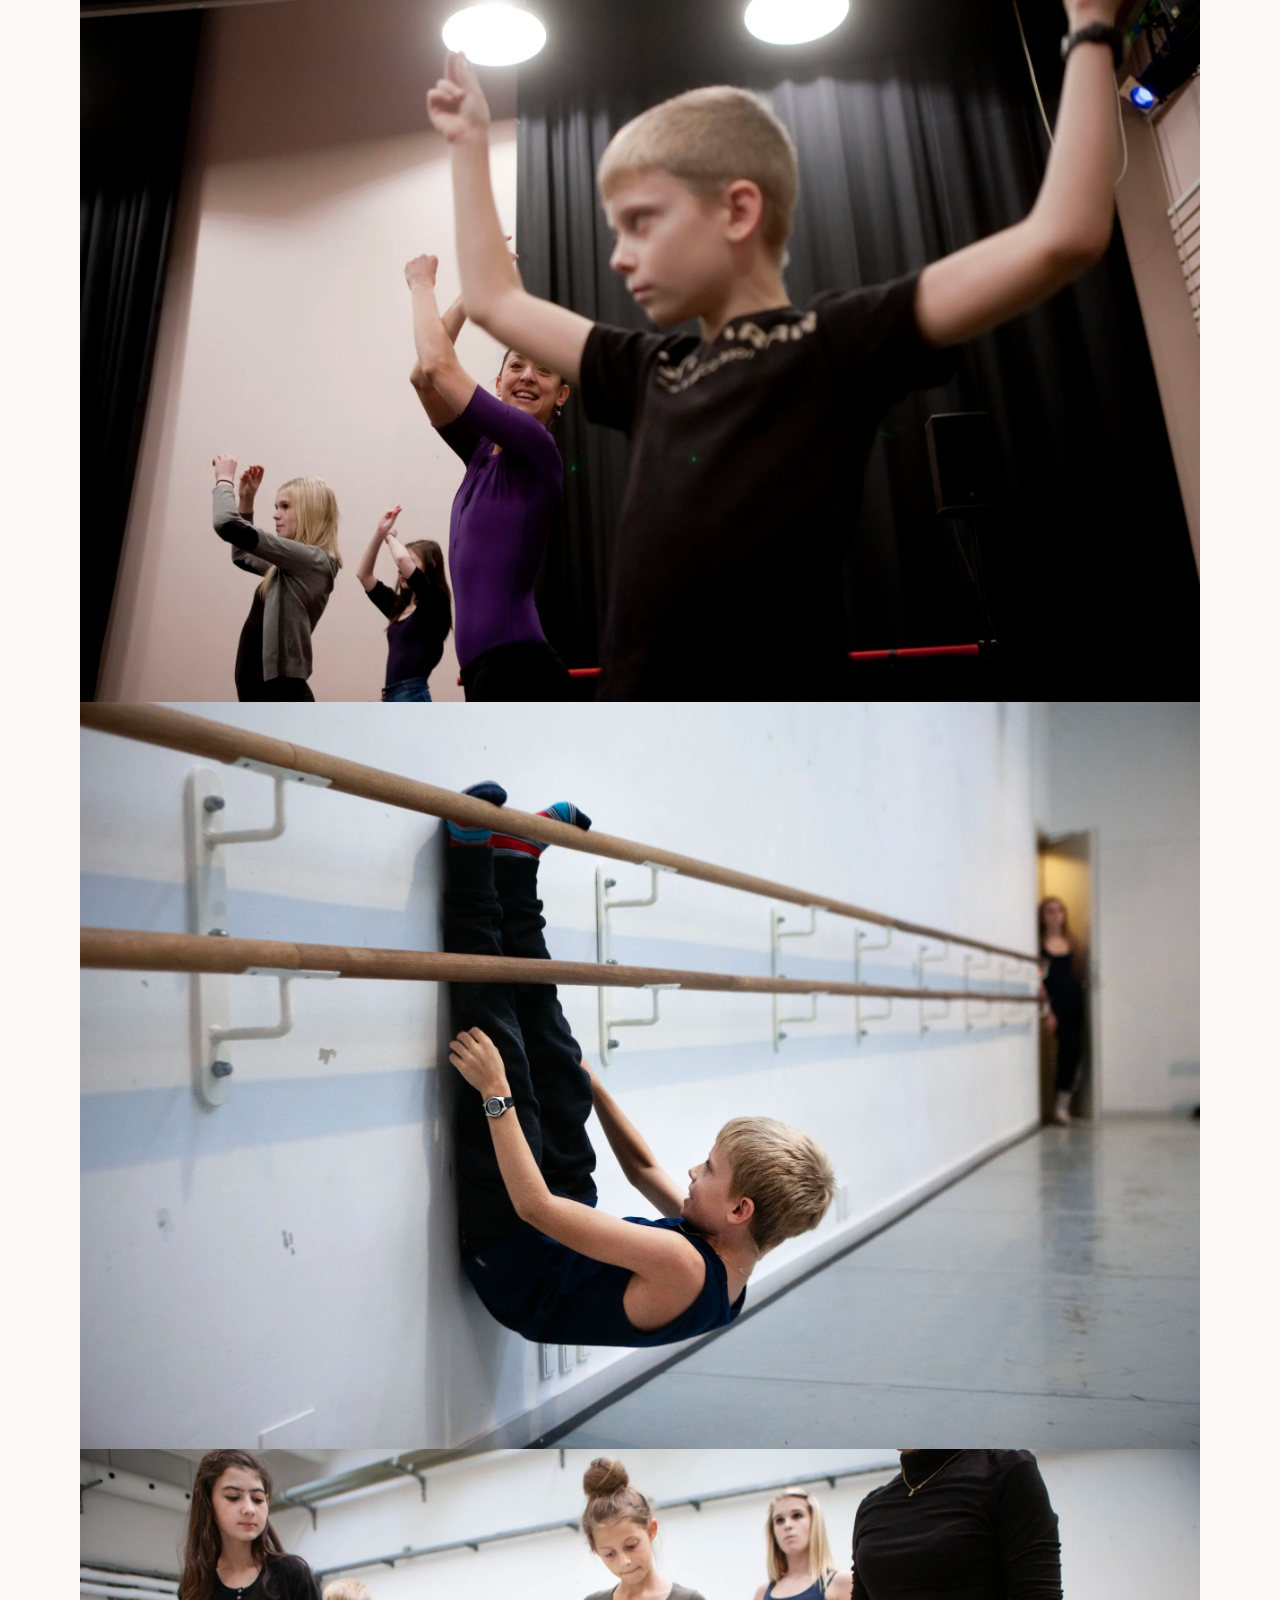
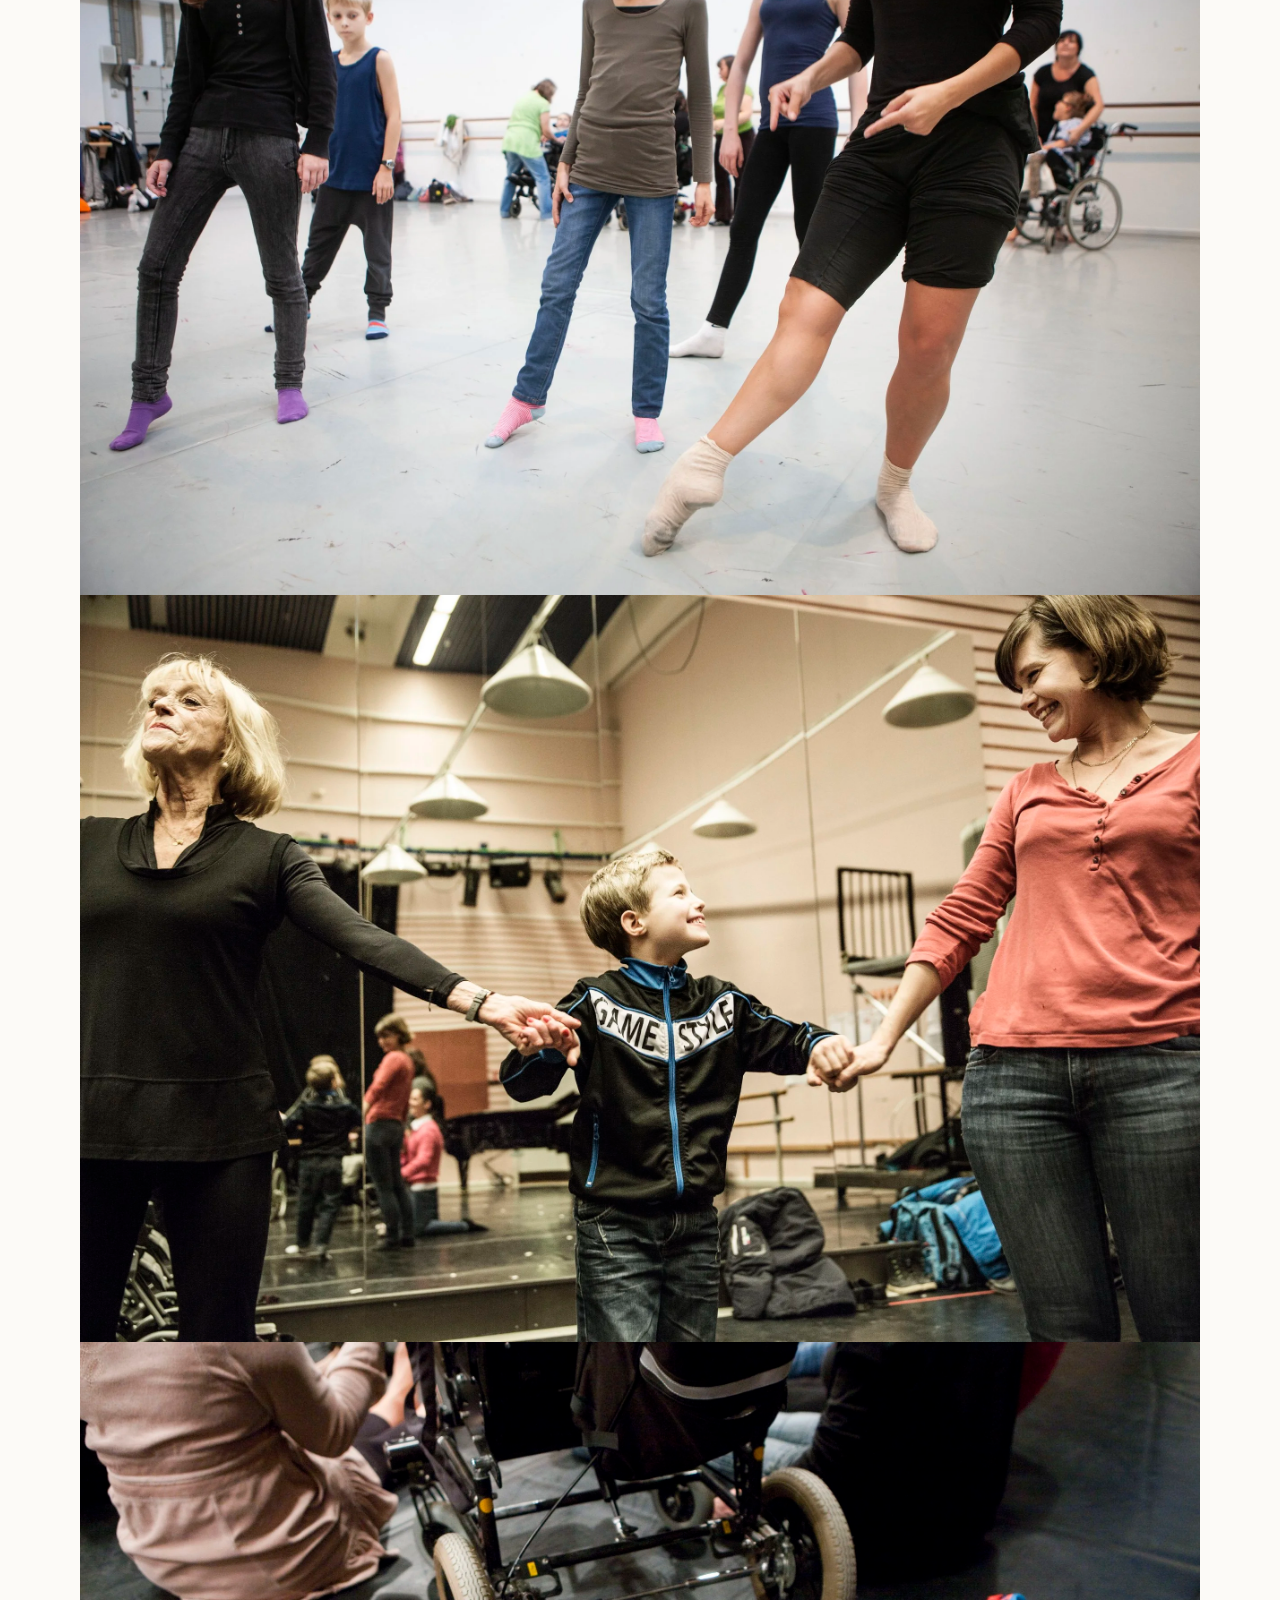
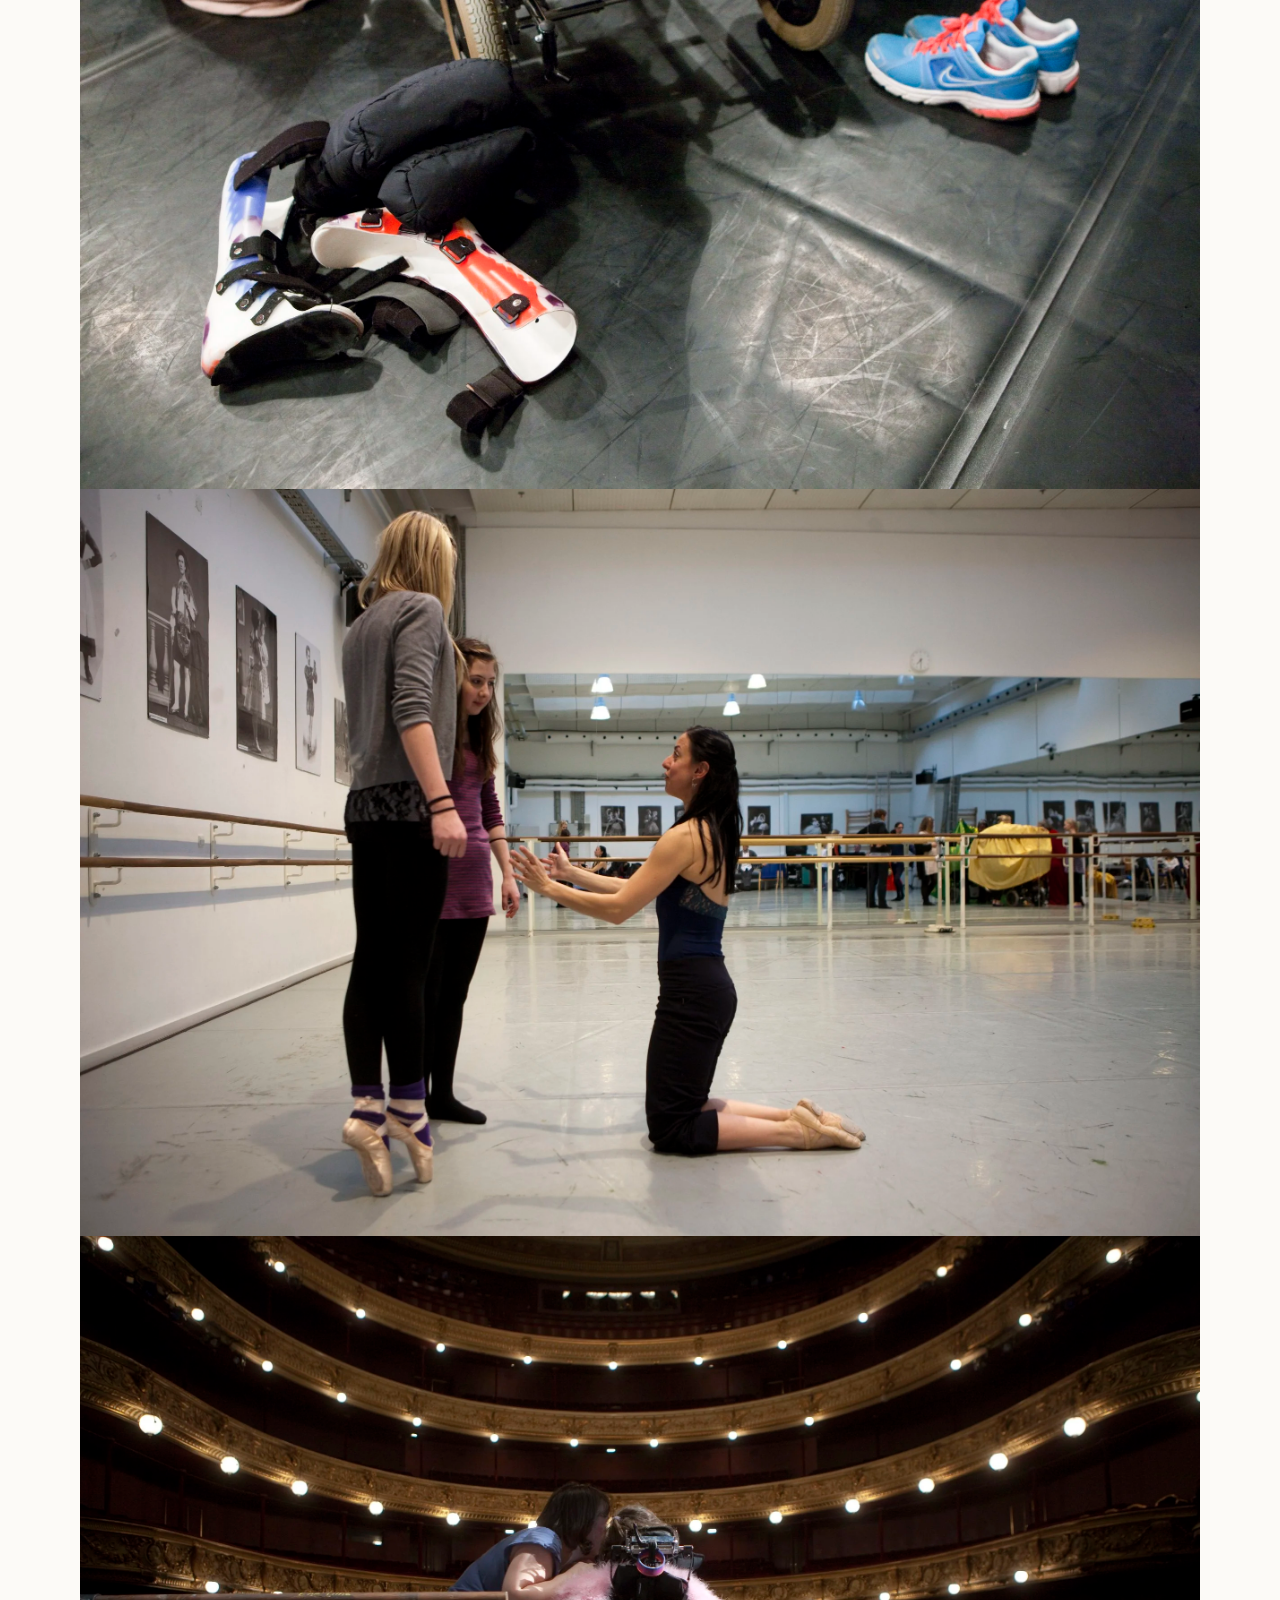
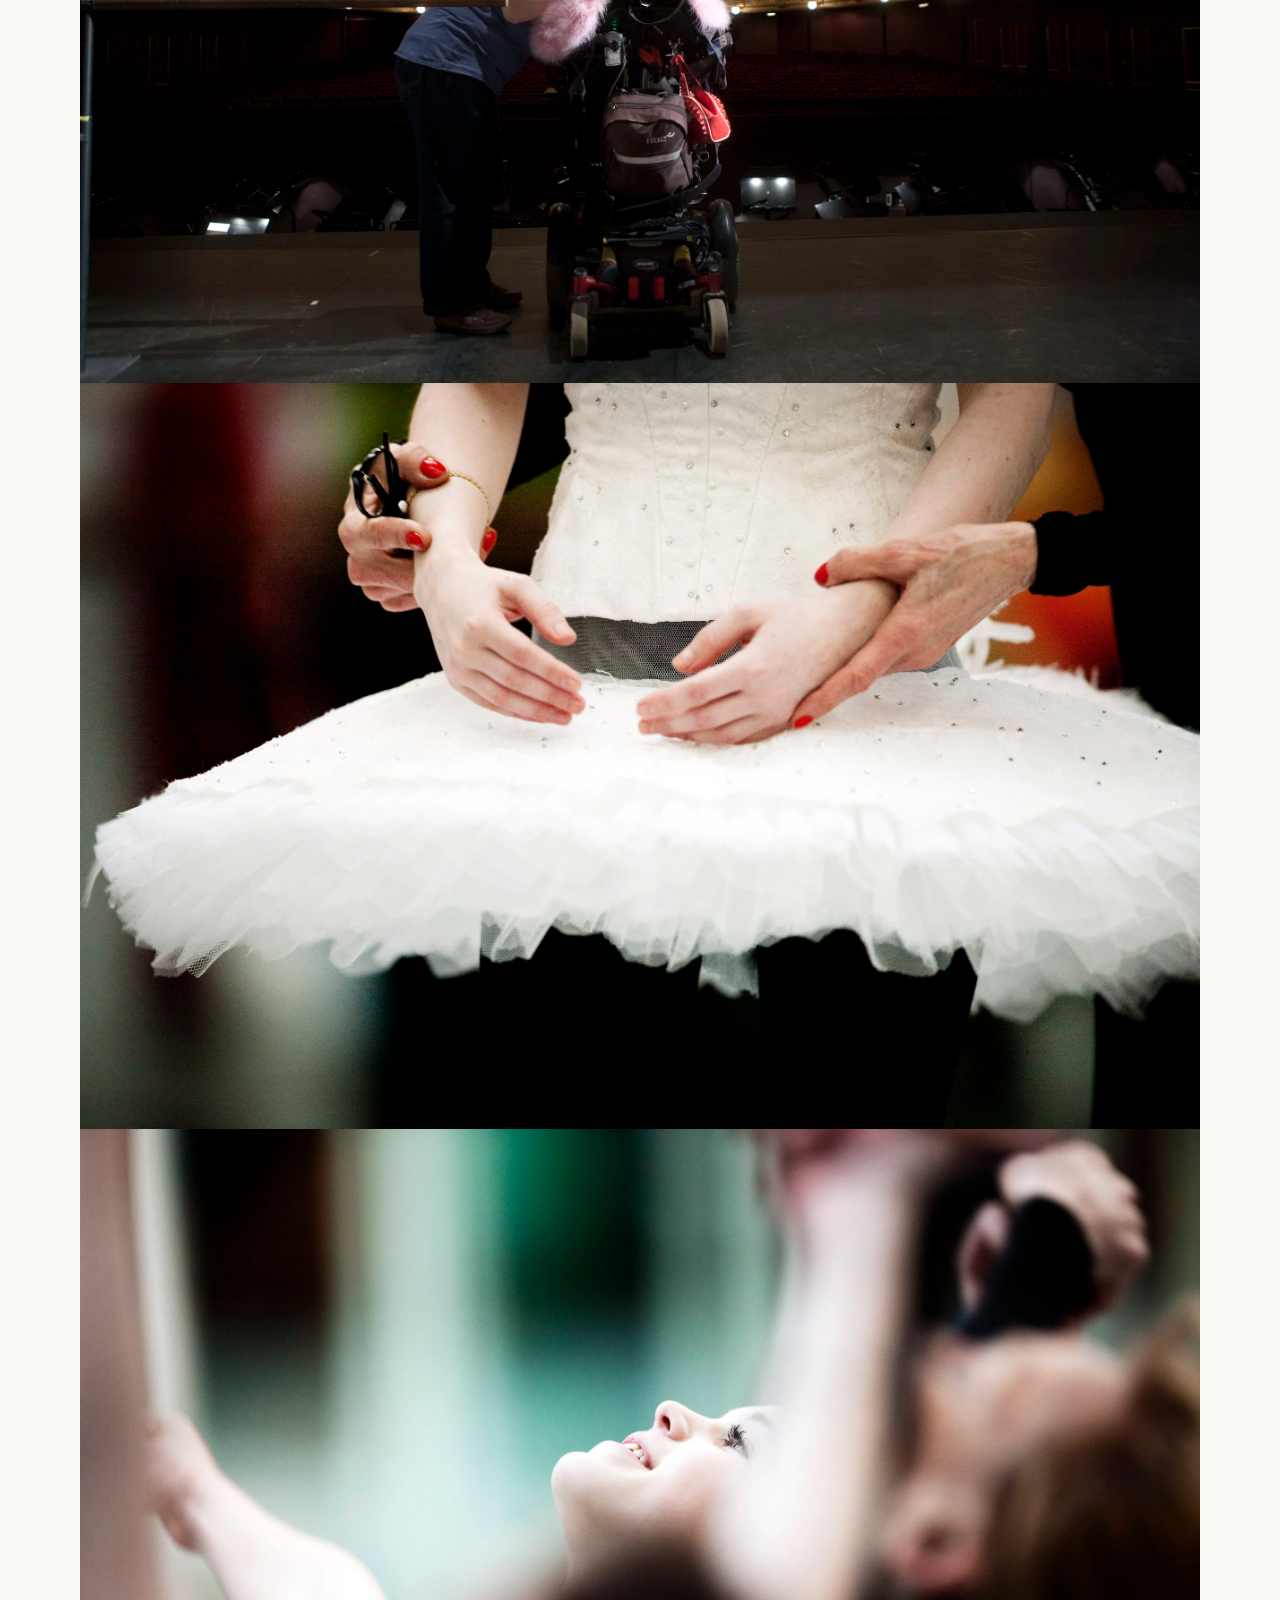
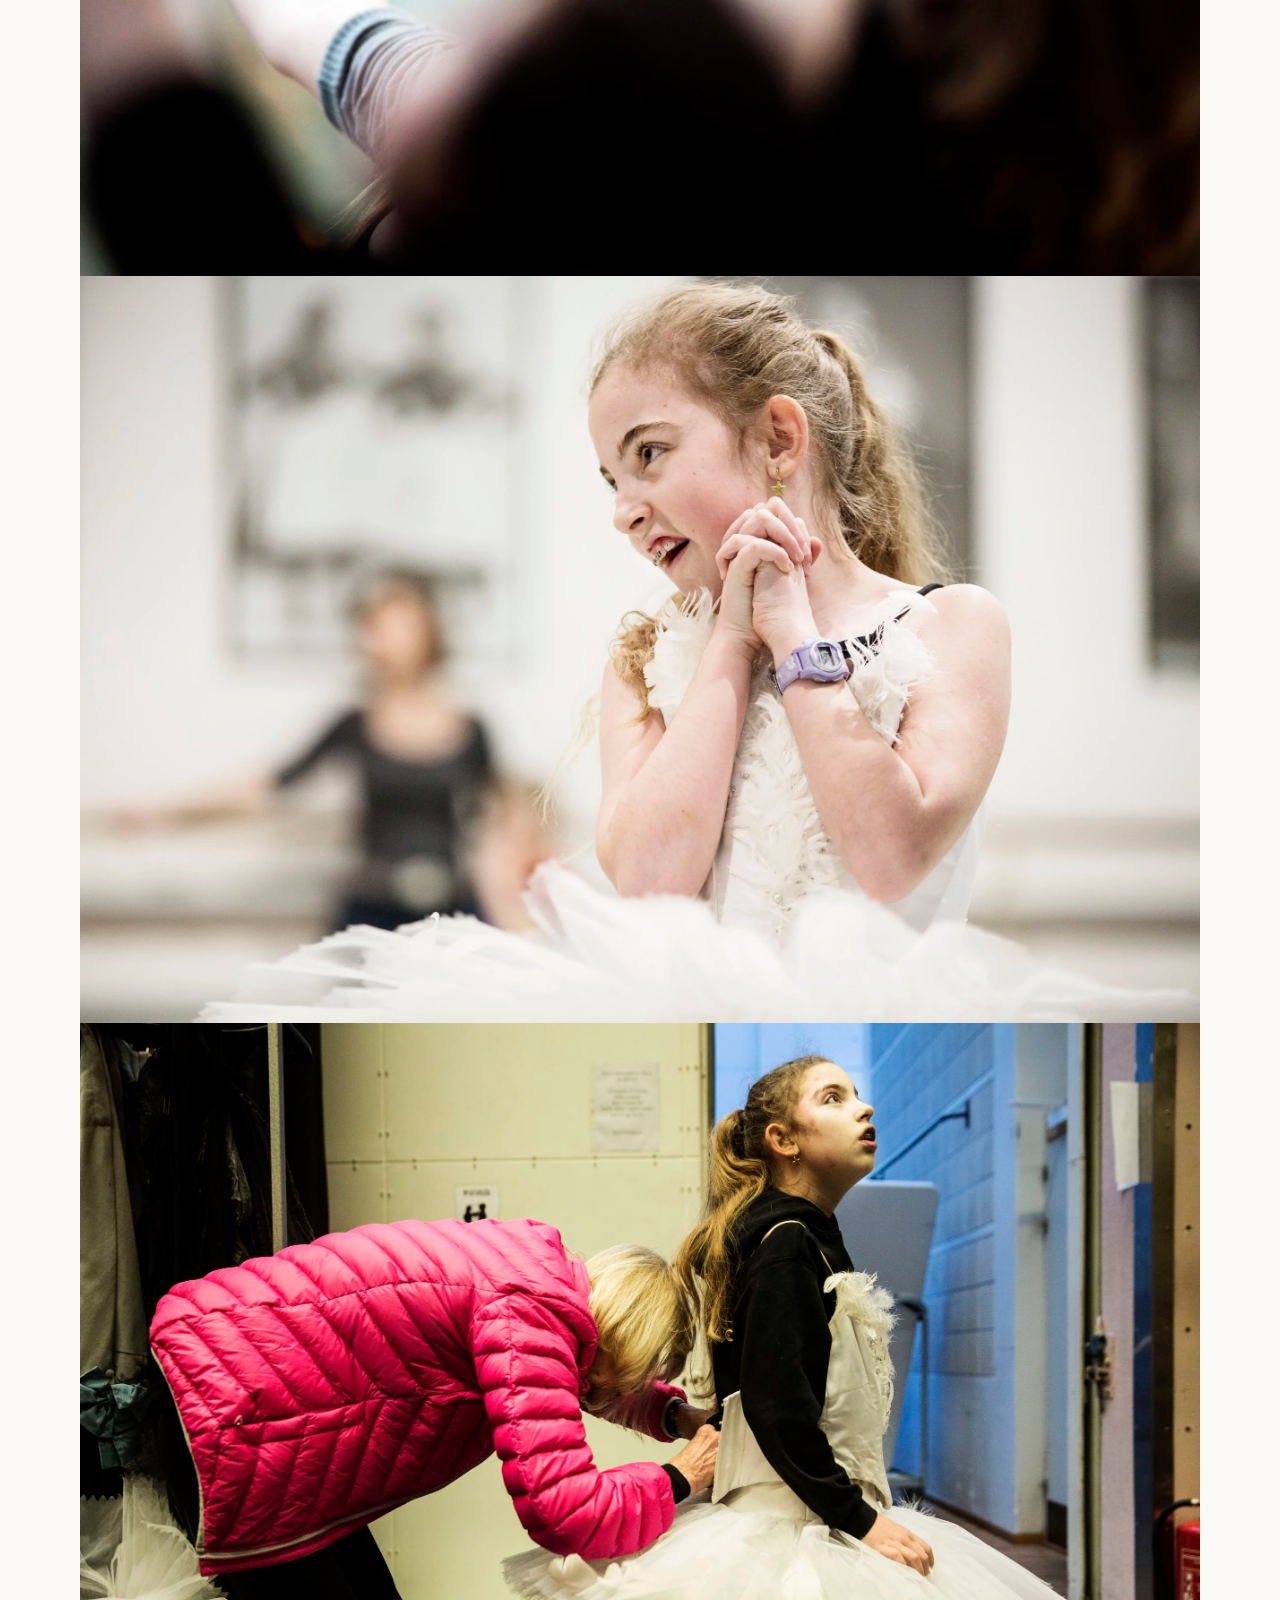
==== commit ee6e80c4: "Opdater galleri-navigation til den stabile videoside" ====
--- a/galleri.html
+++ b/galleri.html
@@ -1 +1 @@
-<!doctype html><html lang="da"><head><meta charset="utf-8"><meta name="viewport" content="width=device-width,initial-scale=1"><title>Galleri – Hjerternes Dans</title><meta name="description" content="Billeder fra Bella Speranza og Hjerternes Dans."><link rel="stylesheet" href="styles.css"></head><body><header class="site-header"><div class="container nav-wrap"><a class="brand" href="index.html">Bellasperanza</a><nav><a href="index.html">Forside</a><a href="videoer.html">Videoer</a><a href="home.html">English</a></nav></div></header><main><section class="page-head container"><p class="eyebrow">Bella Speranza</p><h1>Galleri</h1><p>I en verden, hvor ord kan beskrive meget, er det ofte billederne, der virkelig fortæller historien. Her kan du fornemme stemningen, skønheden og den særlige atmosfære omkring Bella Speranza.</p></section><section class="gallery container"><img src="https://images.squarespace-cdn.com/content/v1/672fbc912e011b2bdcdd882b/1734444474058-V6K83L53WDYITD0BLFDS/BS_fi001.JPG" alt="Bella Speranza"><img src="https://images.squarespace-cdn.com/content/v1/672fbc912e011b2bdcdd882b/1734444463935-8P3J45W2WQFP5O4EQR7K/BS_fi004.JPG" alt="Bella Speranza"><img src="https://images.squarespace-cdn.com/content/v1/672fbc912e011b2bdcdd882b/1734444472865-H5YQK3NRRN7J149XOM5K/BS_fi006.JPG" alt="Bella Speranza"><img src="https://images.squarespace-cdn.com/content/v1/672fbc912e011b2bdcdd882b/1734444485812-WCP9DULHKNC1JN8BZ357/BS_fi007.JPG" alt="Bella Speranza"><img src="https://images.squarespace-cdn.com/content/v1/672fbc912e011b2bdcdd882b/1734444478514-M26UQNV5V7PJP5AUN264/BS_fi010.JPG" alt="Bella Speranza"><img src="https://images.squarespace-cdn.com/content/v1/672fbc912e011b2bdcdd882b/1734444486366-JCQEOMQ1HNRMM5PZDYXY/BS_fi012.JPG" alt="Bella Speranza"><img src="https://images.squarespace-cdn.com/content/v1/672fbc912e011b2bdcdd882b/1734444494586-ZWIPIYBM99P9MAT3DNH4/BS_fi013.JPG" alt="Bella Speranza"><img src="https://images.squarespace-cdn.com/content/v1/672fbc912e011b2bdcdd882b/1734444497350-M075VMTCJVYK23V9QILL/BS_fi018.JPG" alt="Bella Speranza"><img src="https://images.squarespace-cdn.com/content/v1/672fbc912e011b2bdcdd882b/1734444502394-4RP1ABTWJBH0W2IY2ID4/BS_fi020.JPG" alt="Bella Speranza"><img src="https://images.squarespace-cdn.com/content/v1/672fbc912e011b2bdcdd882b/1734444507667-DOV239TTJRUSRD4XBJRY/BS_fi021.JPG" alt="Bella Speranza"><img src="https://images.squarespace-cdn.com/content/v1/672fbc912e011b2bdcdd882b/1734444509253-9IAHQEFKGJ2XJVPFA237/BS_fi023.JPG" alt="Bella Speranza"><img src="https://images.squarespace-cdn.com/content/v1/672fbc912e011b2bdcdd882b/1734444521582-0TCYLFI46Y0ZQ7R49R74/BS_fi025.JPG" alt="Bella Speranza"><img src="https://images.squarespace-cdn.com/content/v1/672fbc912e011b2bdcdd882b/1734444520157-NL2G7MQH44CQ70WTS47T/BS_fi026.JPG" alt="Bella Speranza"><img src="https://images.squarespace-cdn.com/content/v1/672fbc912e011b2bdcdd882b/1734444536387-E8G1AS0KONKO5BLNVFIU/BS_fi028.JPG" alt="Bella Speranza"><img src="https://images.squarespace-cdn.com/content/v1/672fbc912e011b2bdcdd882b/1734444535243-47F2K9UWQ8HDZ7I5M3QE/BS_fi033.JPG" alt="Bella Speranza"><img src="https://images.squarespace-cdn.com/content/v1/672fbc912e011b2bdcdd882b/1734444543541-JIE4K629LVCR8TDCO2UL/BS_fi034.JPG" alt="Bella Speranza"><img src="https://images.squarespace-cdn.com/content/v1/672fbc912e011b2bdcdd882b/1734444544924-12U5H9EWKA8F5C83W0AB/BS_fi036.JPG" alt="Bella Speranza"><img src="https://images.squarespace-cdn.com/content/v1/672fbc912e011b2bdcdd882b/1734444556627-KXKOA5PN7JQ45MLCQED5/BS_fi043.JPG" alt="Bella Speranza"><img src="https://images.squarespace-cdn.com/content/v1/672fbc912e011b2bdcdd882b/1734444556300-QVTSXDD5JY4SHLD0A3OB/BS_fi044.JPG" alt="Bella Speranza"><img src="https://images.squarespace-cdn.com/content/v1/672fbc912e011b2bdcdd882b/1734444565654-XFQTH72C94QN7KU882B0/BS_fi051.JPG" alt="Bella Speranza"><img src="https://images.squarespace-cdn.com/content/v1/672fbc912e011b2bdcdd882b/1734444571543-HW8VCUIOLZOAFJNCGKH8/BS_fi052.JPG" alt="Bella Speranza"><img src="https://images.squarespace-cdn.com/content/v1/672fbc912e011b2bdcdd882b/1734444583629-Q6M00WIC1XM2R3SDHVJC/BS_fi054.JPG" alt="Bella Speranza"><img src="https://images.squarespace-cdn.com/content/v1/672fbc912e011b2bdcdd882b/1734444578921-5M3Z9B8EXOQY3ND5DERD/BS_fi063.JPG" alt="Bella Speranza"></section></main><footer class="site-footer"><div class="container footer-grid"><div><strong>Bellasperanza / Hjerternes dans</strong><br><a href="mailto:Hjerternesdans@gmail.com">Hjerternesdans@gmail.com</a></div><div><a href="index.html">Forside</a> · <a href="videoer.html">Videoer</a></div></div></footer></body></html>+<!doctype html><html lang="da"><head><meta charset="utf-8"><meta name="viewport" content="width=device-width,initial-scale=1"><title>Galleri – Hjerternes Dans</title><meta name="description" content="Billeder fra Bella Speranza og Hjerternes Dans."><link rel="stylesheet" href="styles.css"></head><body><header class="site-header"><div class="container nav-wrap"><a class="brand" href="index.html"><img src="images/Bella speranza logo.webp" alt="Bella Speranza"></a><nav aria-label="Hovednavigation"><a href="index.html">Forside</a><a href="galleri.html" aria-current="page">Galleri</a><a href="videoer-ny.html">Videoer</a><a href="home.html">English</a></nav></div></header><main><section class="page-head container"><p class="eyebrow">Bella Speranza</p><h1>Galleri</h1><p>I en verden, hvor ord kan beskrive meget, er det ofte billederne, der virkelig fortæller historien. Her kan du fornemme stemningen, skønheden og den særlige atmosfære omkring Bella Speranza.</p></section><section class="gallery container"><img src="images/BS_fi001.webp" alt="Bella Speranza"><img src="images/BS_fi004.webp" alt="Bella Speranza"><img src="images/BS_fi006.webp" alt="Bella Speranza"><img src="images/BS_fi007.webp" alt="Bella Speranza"><img src="images/BS_fi010.webp" alt="Bella Speranza"><img src="images/BS_fi012.webp" alt="Bella Speranza"><img src="images/BS_fi013.webp" alt="Bella Speranza"><img src="images/BS_fi018.webp" alt="Bella Speranza"><img src="images/BS_fi020.webp" alt="Bella Speranza"><img src="images/BS_fi021.webp" alt="Bella Speranza"><img src="images/BS_fi023.webp" alt="Bella Speranza"><img src="images/BS_fi025.webp" alt="Bella Speranza"><img src="images/BS_fi026.webp" alt="Bella Speranza"><img src="images/BS_fi028.webp" alt="Bella Speranza"><img src="images/BS_fi033.webp" alt="Bella Speranza"><img src="images/BS_fi034.webp" alt="Bella Speranza"><img src="images/BS_fi036.webp" alt="Bella Speranza"><img src="images/BS_fi043.webp" alt="Bella Speranza"><img src="images/BS_fi044.webp" alt="Bella Speranza"><img src="images/BS_fi051.webp" alt="Bella Speranza"><img src="images/BS_fi052.webp" alt="Bella Speranza"><img src="images/BS_fi054.webp" alt="Bella Speranza"><img src="images/BS_fi063.webp" alt="Bella Speranza"></section></main><footer class="site-footer"><div class="container footer-grid"><div><strong>Bellasperanza / Hjerternes dans</strong><br><a href="mailto:Hjerternesdans@gmail.com">Hjerternesdans@gmail.com</a></div><div><a href="index.html">Forside</a> · <a href="videoer-ny.html">Videoer</a> · <a href="home.html">English</a></div></div></footer></body></html>
--- a/styles.css
+++ b/styles.css
@@ -1 +1 @@
-:root{--ink:#2d2926;--muted:#6d655f;--paper:#fbf8f4;--accent:#8c5f58;--line:#e7ded6;--white:#fff}*{box-sizing:border-box}html{scroll-behavior:smooth}body{margin:0;color:var(--ink);background:var(--paper);font-family:Georgia,'Times New Roman',serif;line-height:1.7}a{color:inherit}img{max-width:100%;display:block}.container{width:min(1120px,calc(100% - 40px));margin:auto}.site-header{position:sticky;top:0;z-index:10;background:rgba(251,248,244,.95);border-bottom:1px solid var(--line);backdrop-filter:blur(10px)}.nav-wrap{min-height:72px;display:flex;align-items:center;justify-content:space-between;gap:30px}.brand{text-decoration:none;font-size:1.35rem;letter-spacing:.08em;text-transform:uppercase}.site-header nav{display:flex;gap:26px;font-size:.95rem}.site-header nav a{text-decoration:none}.site-header nav a:hover{text-decoration:underline}.hero{position:relative;min-height:76vh;display:grid;align-items:end;background:#201c1a}.hero-image{position:absolute;inset:0;opacity:.68}.hero-image img{width:100%;height:100%;object-fit:cover}.hero-content{position:relative;color:#fff;padding-top:150px;padding-bottom:90px}.eyebrow{text-transform:uppercase;letter-spacing:.14em;font-size:.78rem;margin:0 0 12px;opacity:.82}.hero h1{font-size:clamp(2.6rem,6vw,5.5rem);line-height:1.03;font-weight:400;max-width:850px;margin:0 0 24px}.lead{font-size:clamp(1.1rem,2vw,1.35rem);max-width:700px}.actions{display:flex;flex-wrap:wrap;gap:12px;margin-top:30px}.button{display:inline-block;padding:13px 21px;background:#fff;color:var(--ink);text-decoration:none;border:1px solid #fff}.button.secondary{background:transparent;color:#fff}.intro{display:grid;grid-template-columns:1.1fr .9fr;gap:70px;padding-top:110px;padding-bottom:110px}.intro h2,.inspiration h2{font-size:clamp(2rem,4vw,3.4rem);font-weight:400;line-height:1.15;margin:0 0 25px}.intro p{font-size:1.08rem}.feature-photo img{width:100%;height:560px;object-fit:cover}.inspiration{padding:100px 0;background:#eee5de}.section-lead{max-width:780px;font-size:1.15rem}.cards{display:grid;grid-template-columns:repeat(3,1fr);gap:18px;margin-top:45px}.card{background:var(--white);padding:30px;text-decoration:none;border:1px solid var(--line);transition:transform .2s ease}.card:hover{transform:translateY(-3px)}.card span{font-size:.8rem;color:var(--accent)}.card h3{font-size:1.55rem;font-weight:400;margin:35px 0 8px}.quote{padding:100px 0;text-align:center}.quote blockquote{font-size:clamp(1.5rem,3vw,2.4rem);line-height:1.35;margin:0 auto 30px;max-width:900px}.site-footer{border-top:1px solid var(--line);padding:35px 0}.footer-grid{display:flex;justify-content:space-between;gap:20px;font-size:.9rem}.page-head{padding:100px 0 55px}.page-head h1{font-size:clamp(2.6rem,6vw,5rem);font-weight:400;line-height:1.05;margin:0 0 18px}.page-head p{max-width:720px;font-size:1.15rem}.gallery{display:grid;grid-template-columns:repeat(3,1fr);gap:12px;padding-bottom:100px}.gallery img{width:100%;aspect-ratio:4/3;object-fit:cover}.video-list{display:grid;grid-template-columns:repeat(2,1fr);gap:16px;padding-bottom:100px}.video-item{padding:25px;background:#fff;border:1px solid var(--line)}.video-item h2{font-size:1.25rem;font-weight:400;margin:0}.video-item iframe{width:100%;aspect-ratio:16/9;border:0;margin-top:18px}.music-list{columns:2;padding-bottom:100px}.music-list li{margin:8px 0}@media(max-width:800px){.intro{grid-template-columns:1fr;gap:35px;padding-top:70px;padding-bottom:70px}.feature-photo img{height:auto}.cards,.gallery,.video-list{grid-template-columns:1fr}.music-list{columns:1}.footer-grid{flex-direction:column}.site-header nav{gap:13px}.hero-content{padding-bottom:55px}.hero{min-height:80vh}}
+:root{--ink:#3c3431;--muted:#756b66;--paper:#fcfaf7;--soft:#f1e8e1;--rose:#b76b68;--blue:#159bd3;--line:#e8ddd5;--white:#fff}*{box-sizing:border-box}html{scroll-behavior:smooth}body{margin:0;color:var(--ink);background:var(--paper);font-family:Georgia,'Times New Roman',serif;line-height:1.72}a{color:inherit}img{max-width:100%;display:block}.container{width:min(1120px,calc(100% - 42px));margin:auto}.site-header{position:sticky;top:0;z-index:20;background:rgba(252,250,247,.94);border-bottom:1px solid rgba(232,221,213,.9);backdrop-filter:blur(12px)}.nav-wrap{min-height:76px;display:flex;align-items:center;justify-content:space-between;gap:28px}.brand{display:flex;align-items:center;text-decoration:none}.brand img{width:58px;height:58px;object-fit:contain}.site-header nav{display:flex;align-items:center;gap:25px;font-size:.94rem}.site-header nav a{text-decoration:none;position:relative;padding:8px 0}.site-header nav a:after{content:"";position:absolute;left:0;bottom:2px;width:0;height:1px;background:var(--rose);transition:width .25s}.site-header nav a:hover:after{width:100%}.hero{position:relative;min-height:82vh;display:grid;align-items:end;overflow:hidden;background:#302925}.hero:after{content:"";position:absolute;inset:0;background:linear-gradient(90deg,rgba(35,27,25,.76),rgba(35,27,25,.2) 70%,rgba(35,27,25,.38));z-index:1}.hero-image{position:absolute;inset:0}.hero-image img{width:100%;height:100%;object-fit:cover;object-position:center}.hero-content{position:relative;z-index:2;color:#fff;padding-top:110px;padding-bottom:95px}.hero-logo{width:92px;height:92px;border-radius:50%;background:rgba(255,255,255,.93);padding:8px;margin-bottom:25px;box-shadow:0 12px 35px rgba(0,0,0,.18)}.hero-logo img{width:100%;height:100%;object-fit:contain;border-radius:50%}.eyebrow{text-transform:uppercase;letter-spacing:.16em;font-size:.76rem;margin:0 0 12px;opacity:.82}.hero h1{font-size:clamp(2.8rem,6vw,5.8rem);line-height:1.02;font-weight:400;max-width:850px;margin:0 0 24px}.lead{font-size:clamp(1.08rem,2vw,1.35rem);max-width:720px}.actions{display:flex;flex-wrap:wrap;gap:13px;margin-top:32px}.button{display:inline-flex;align-items:center;gap:9px;padding:13px 21px;background:#fff;color:var(--ink);text-decoration:none;border:1px solid #fff;transition:transform .2s,box-shadow .2s}.button:hover{transform:translateY(-2px);box-shadow:0 8px 24px rgba(0,0,0,.16)}.button.secondary{background:transparent;color:#fff}.button-icon{font-size:1.1em}.button-icon.image-icon{width:24px;height:24px;display:inline-flex;align-items:center;justify-content:center}.button-icon.image-icon img{width:100%;height:100%;object-fit:contain}.intro{display:grid;grid-template-columns:1.05fr .95fr;gap:75px;padding-top:105px;padding-bottom:80px;align-items:center}.intro h2,.inspiration h2,.media-section h2{font-size:clamp(2rem,4vw,3.35rem);font-weight:400;line-height:1.12;margin:0 0 25px}.intro p{font-size:1.07rem}.feature-photo{margin:0;position:relative}.feature-photo:before{content:"";position:absolute;inset:-14px 14px 14px -14px;border:1px solid #d9c8be;z-index:0}.feature-photo img{position:relative;z-index:1;width:100%;height:540px;object-fit:cover}.photo-flow{overflow:hidden;padding:8px 0 92px;background:var(--paper)}.photo-track{display:flex;gap:14px;width:max-content;animation:drift 70s linear infinite}.photo-track img{width:235px;height:165px;object-fit:cover;border-radius:4px;filter:saturate(.92);transition:transform .25s}.photo-track img:hover{transform:scale(1.04)}@keyframes drift{from{transform:translateX(0)}to{transform:translateX(-50%)}}.inspiration{padding:105px 0 115px;background:linear-gradient(135deg,#f3e9e2,#eee2da)}.section-lead{max-width:780px;font-size:1.14rem}.cards{display:grid;grid-template-columns:repeat(3,1fr);gap:18px;margin-top:48px}.card{position:relative;background:rgba(255,255,255,.82);padding:34px 30px 30px;text-decoration:none;border:1px solid rgba(217,200,190,.9);min-height:305px;transition:transform .25s,box-shadow .25s;display:block}.card:hover{transform:translateY(-7px);box-shadow:0 18px 35px rgba(91,65,54,.12)}.card-icon{display:flex;align-items:center;justify-content:center;width:62px;height:62px;border-radius:50%;background:#fff;box-shadow:0 4px 14px rgba(80,50,40,.1);margin-bottom:18px;overflow:hidden}.card-icon img{width:78%;height:78%;object-fit:contain}.spotify-icon img{width:88%;height:88%}.video-icon img{width:84%;height:84%}.card-number{font-size:.72rem;color:var(--muted);letter-spacing:.15em}.card h3{font-size:1.55rem;font-weight:400;margin:15px 0 8px}.card p{margin:0;color:#625a56}.card-link{display:inline-block;margin-top:18px;color:var(--rose);font-size:.92rem;text-decoration:underline;text-underline-offset:3px}.quote{padding:100px 0;text-align:center}.quote-mark{font-size:2rem;color:var(--rose);margin-bottom:15px}.quote blockquote{font-size:clamp(1.5rem,3vw,2.35rem);line-height:1.4;margin:0 auto 30px;max-width:930px}.media-section{padding:105px 0;background:#fff}.media-grid{display:grid;grid-template-columns:1fr 1fr;gap:75px;align-items:start}.portraits{display:grid;grid-template-columns:1fr 1fr;gap:14px;margin-top:30px}.portraits img{width:100%;height:360px;object-fit:cover}.support-box{padding:35px;background:#faf5f1;border:1px solid var(--line)}.support-box img{width:100%;margin:20px 0;max-height:300px;object-fit:contain;background:#fff}.page-head{padding:100px 0 55px}.page-head h1{font-size:clamp(2.6rem,6vw,5rem);font-weight:400;line-height:1.05;margin:0 0 18px}.page-head p{max-width:720px;font-size:1.15rem}.featured-video{margin-bottom:70px;padding:34px;background:#fff;border:1px solid var(--line);box-shadow:0 14px 35px rgba(91,65,54,.07)}.featured-video-copy h2{font-size:clamp(1.8rem,3.5vw,2.8rem);font-weight:400;line-height:1.15;margin:0 0 12px}.featured-video-copy p{max-width:720px}.featured-video-frame{margin-top:24px}.featured-video-frame iframe{display:block;width:100%;aspect-ratio:16/9;border:0}.video-list{display:grid;grid-template-columns:repeat(2,1fr);gap:16px;padding-bottom:100px}.video-item{padding:25px;background:#fff;border:1px solid var(--line)}.video-item h2{font-size:1.25rem;font-weight:400;margin:0}.video-item iframe{width:100%;aspect-ratio:16/9;border:0;margin-top:18px}.music-list{columns:2;padding-bottom:100px}.music-list li{margin:8px 0}.site-footer{border-top:1px solid var(--line);padding:35px 0;background:#faf6f2}.footer-grid{display:flex;justify-content:space-between;gap:20px;font-size:.9rem}.footer-grid a{text-decoration:none}.footer-grid a:hover{text-decoration:underline}@media(max-width:800px){.container{width:min(100% - 28px,1120px)}.nav-wrap{min-height:66px}.brand img{width:50px;height:50px}.site-header nav{gap:13px;font-size:.84rem}.intro,.media-grid{grid-template-columns:1fr;gap:38px;padding-top:70px}.intro{padding-bottom:65px}.feature-photo img{height:auto}.photo-flow{padding-bottom:65px}.photo-track img{width:185px;height:130px}.cards,.gallery,.video-list{grid-template-columns:1fr}.media-grid{padding-bottom:65px}.portraits img{height:310px}.music-list{columns:1}.footer-grid{flex-direction:column}.hero-content{padding-top:90px;padding-bottom:65px}.hero{min-height:88vh}.hero-logo{width:76px;height:76px}.hero h1{font-size:clamp(2.5rem,12vw,4rem)}.featured-video{padding:22px;margin-bottom:55px}}@media(prefers-reduced-motion:reduce){html{scroll-behavior:auto}.photo-track{animation:none}}
